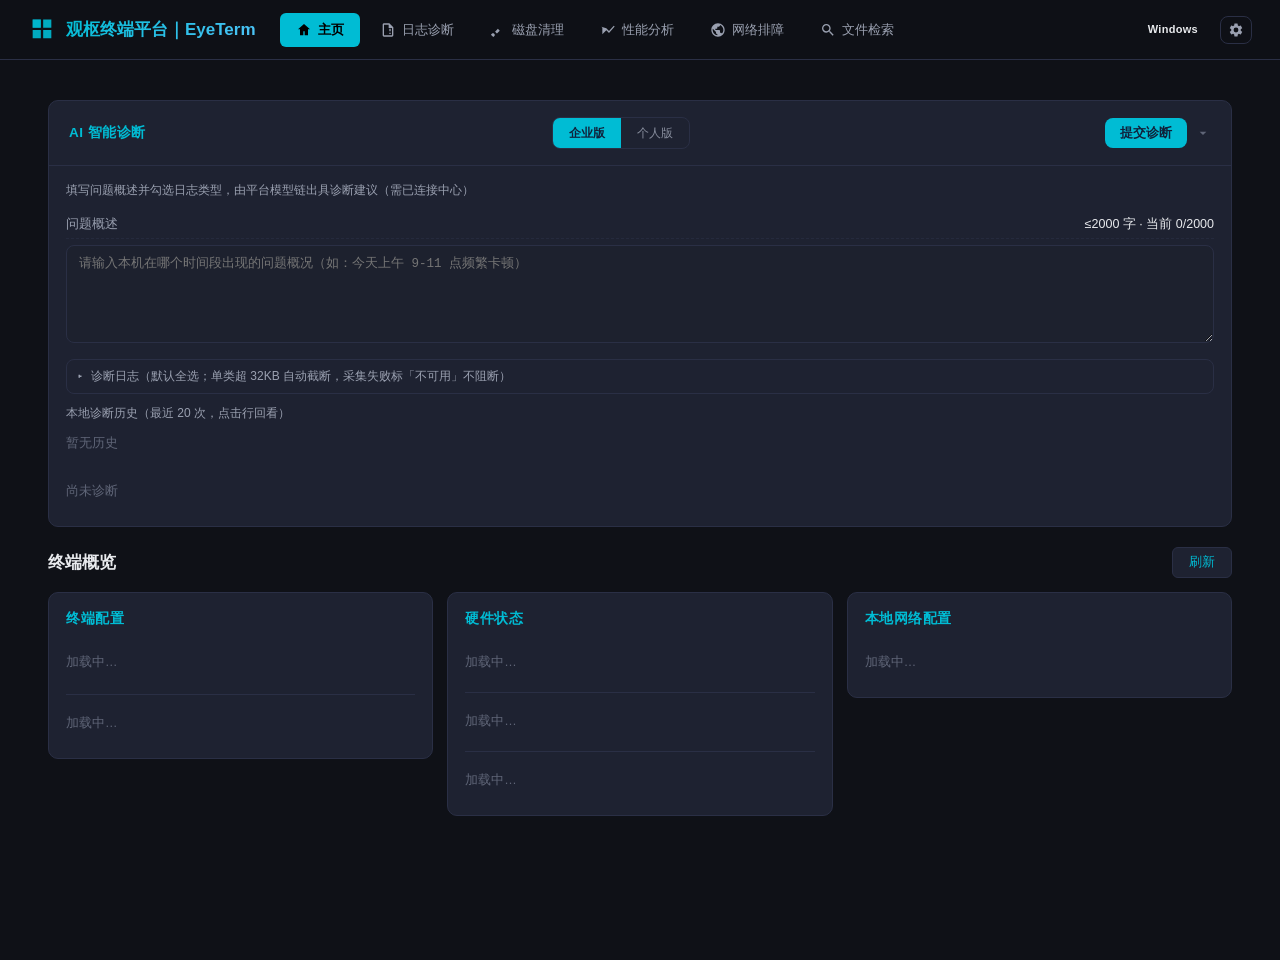
==== web/index.html @ 2bbf8811 "feat: 主应用同步 BRG-068 电源增强（desktop-policy 仓同源：回读校验+管控徽章）" ====
<!DOCTYPE html>
<html lang="zh-CN" data-theme="dark">
<head>
    <meta charset="UTF-8">
    <meta name="viewport" content="width=device-width, initial-scale=1.0">
    <title>观枢终端平台｜EyeTerm</title>
    <link rel="stylesheet" href="style.css">
    <script src="vendor/chart.umd.min.js"></script>
</head>
<body>
    <!-- 顶部导航 -->
    <nav class="navbar">
        <div class="nav-brand">
            <svg class="nav-logo" viewBox="0 0 24 24" width="28" height="28">
                <path d="M4 3h7v7H4V3zm9 0h7v7h-7V3zM4 12h7v7H4v-7zm9 0h7v7h-7v-7z" fill="currentColor" opacity="0.9"/>
                <path d="M4 3h7v7H4V3z" fill="currentColor" opacity="0.6"/>
            </svg>
            <span class="nav-title">观枢终端平台｜EyeTerm</span>
        </div>
        <div class="nav-tabs">
            <button class="nav-tab active" data-tab="home" onclick="switchTab('home')">
                <svg viewBox="0 0 24 24" width="16" height="16"><path d="M12 3l9 8h-3v9h-5v-6h-2v6H6v-9H3l9-8z" fill="currentColor"/></svg>
                主页
            </button>
            <button class="nav-tab" data-tab="loginspector" onclick="switchTab('loginspector')">
                <svg viewBox="0 0 24 24" width="16" height="16"><path d="M14 2H6c-1.1 0-2 .9-2 2v16c0 1.1.9 2 2 2h12c1.1 0 2-.9 2-2V8l-6-6zM6 20V4h7v5h5v11H6zm8-2h2v-2h-2v2zm0-4h2v-4h-2v4z" fill="currentColor"/></svg>
                日志诊断
            </button>
            <button class="nav-tab" data-tab="disk" onclick="switchTab('disk')">
                <svg viewBox="0 0 24 24" width="16" height="16"><path d="M19.36 2.72l1.42 1.42-7.53 7.58 1.41 1.42-4.24 4.24-2.83-2.83 4.24-4.24 1.42 1.41 7.53-7.58zM5.94 17.36l.71.71c.78.78.78 2.05 0 2.83l-1.76 1.76L1.34 19.11l1.77-1.76c.78-.78 2.05-.78 2.83 0z" fill="currentColor"/></svg>
                磁盘清理
            </button>
            <button class="nav-tab" data-tab="perf" onclick="switchTab('perf')">
                <svg viewBox="0 0 24 24" width="16" height="16"><path d="M3.5 18.49l6-6.01 4 4L22 6.92l-1.41-1.41-7.09 7.97-4-4L2 7.08l1.5 1.41z" fill="currentColor"/></svg>
                性能分析
            </button>
            <button class="nav-tab" data-tab="netdoctor" onclick="switchTab('netdoctor')">
                <svg viewBox="0 0 24 24" width="16" height="16"><path d="M12 2C6.48 2 2 6.48 2 12s4.48 10 10 10 10-4.48 10-10S17.52 2 12 2zm-1 17.93c-3.95-.49-7-3.85-7-7.93 0-.62.08-1.21.21-1.79L9 15v1c0 1.1.9 2 2 2v1.93zm6.9-2.54c-.26-.81-1-1.39-1.9-1.39h-1v-3c0-.55-.45-1-1-1H8v-2h2c.55 0 1-.45 1-1V7h2c1.1 0 2-.9 2-2v-.41c2.93 1.19 5 4.06 5 7.41 0 2.08-.8 3.97-2.1 5.39z" fill="currentColor"/></svg>
                网络排障
            </button>
            <button class="nav-tab" data-tab="filesearch" onclick="switchTab('filesearch')">
                <svg viewBox="0 0 24 24" width="16" height="16"><path d="M15.5 14h-.79l-.28-.27A6.471 6.471 0 0 0 16 9.5 6.5 6.5 0 1 0 9.5 16c1.61 0 3.09-.59 4.23-1.57l.27.28v.79l5 4.99L20.49 19l-4.99-5zm-6 0C7.01 14 5 11.99 5 9.5S7.01 5 9.5 5 14 7.01 14 9.5 11.99 14 9.5 14z" fill="currentColor"/></svg>
                文件检索
            </button>
            <button class="nav-tab" id="nav-desktoppolicy" data-tab="desktoppolicy" onclick="switchTab('desktoppolicy')" style="display:none;">
                <svg viewBox="0 0 24 24" width="16" height="16"><path d="M12 7a5 5 0 0 1 5 5h-2a3 3 0 0 0-3-3V7zm0-4a9 9 0 0 1 9 9h-2a7 7 0 0 0-7-7V3zm-1.5 11.5L7 11l-1.5 1.5 5 5L19 9l-1.5-1.5-7 7z" fill="currentColor" opacity=".9"/></svg>
                锁屏及壁纸管理
            </button>
        </div>
        <div class="nav-actions">
            <span class="mode-badge" id="modeBadge" title="终端类型：Windows（点击查看本机基础信息）" onclick="liShowSystemPanel()">Windows</span>
            <button class="settings-btn" id="appSettingsBtn" title="设置" onclick="openAppSettings()">
                <svg viewBox="0 0 24 24" width="16" height="16"><path d="M19.14 12.94c.04-.3.06-.61.06-.94 0-.32-.02-.64-.07-.94l2.03-1.58a.49.49 0 0 0 .12-.61l-1.92-3.32a.488.488 0 0 0-.59-.22l-2.39.96c-.5-.38-1.03-.7-1.62-.94l-.36-2.54a.484.484 0 0 0-.48-.41h-3.84c-.24 0-.43.17-.47.41l-.36 2.54c-.59.24-1.13.57-1.62.94l-2.39-.96c-.22-.08-.47 0-.59.22L2.74 8.87c-.12.21-.08.47.12.61l2.03 1.58c-.05.3-.09.63-.09.94s.02.64.07.94l-2.03 1.58a.49.49 0 0 0-.12.61l1.92 3.32c.12.22.37.29.59.22l2.39-.96c.5.38 1.03.7 1.62.94l.36 2.54c.05.24.24.41.48.41h3.84c.24 0 .44-.17.47-.41l.36-2.54c.59-.24 1.13-.56 1.62-.94l2.39.96c.22.08.47 0 .59-.22l1.92-3.32c.12-.22.07-.47-.12-.61l-2.01-1.58zM12 15.6A3.6 3.6 0 1 1 12 8.4a3.6 3.6 0 0 1 0 7.2z" fill="currentColor"/></svg>
            </button>
        </div>
    </nav>

    <!-- 页面内容 -->
    <main class="main-content">
        <!-- ==================== 主页 ==================== -->
        <div id="tab-home" class="tab-content active">
            <style>
                /* 主页模块特有样式（ADR-001：仅作用于本 section，不改 style.css） */
                .home-wrap { padding: 16px 20px; }
                .home-header { display: flex; align-items: center; justify-content: space-between; margin-bottom: 14px; }
                .home-title { font-size: 17px; font-weight: 600; color: var(--text-primary); }
                .home-refresh { background: var(--bg-card); color: var(--accent-cyan); border: 1px solid var(--border-color); border-radius: var(--radius-sm); padding: 6px 16px; cursor: pointer; font-size: 12.5px; }
                .home-refresh:hover { background: var(--bg-hover); }
                .home-refresh:disabled { opacity: .5; cursor: default; }
                .home-grid { display: grid; grid-template-columns: repeat(auto-fit, minmax(330px, 1fr)); gap: 14px; align-items: start; }
                .hm-card { background: var(--bg-card); border: 1px solid var(--border-color); border-radius: var(--radius); padding: 15px 17px; }
                .hm-card > h3 { margin: 0 0 12px; font-size: 13.5px; font-weight: 600; color: var(--accent-cyan); letter-spacing: .5px; }
                .hm-row { display: flex; justify-content: space-between; gap: 12px; padding: 4px 0; font-size: 12.5px; border-bottom: 1px dashed rgba(42,47,69,.6); }
                .hm-row:last-child { border-bottom: none; }
                .hm-row-label { color: var(--text-secondary); flex-shrink: 0; }
                .hm-row-value { color: var(--text-primary); text-align: right; word-break: break-all; }
                .hm-badge { display: inline-block; padding: 1px 8px; border-radius: 10px; font-size: 11px; margin-left: 6px; vertical-align: 1px; }
                .hm-ok { color: #66bb6a; background: rgba(102,187,106,.12); border: 1px solid rgba(102,187,106,.4); }
                .hm-warn { color: #ffb74d; background: rgba(255,183,77,.12); border: 1px solid rgba(255,183,77,.4); }
                .hm-err { color: #ef5350; background: rgba(239,83,80,.12); border: 1px solid rgba(239,83,80,.4); }
                .hm-info { color: #4fc3f7; background: rgba(79,195,247,.12); border: 1px solid rgba(79,195,247,.4); }
                .hm-muted { color: var(--text-muted); background: var(--bg-hover); border: 1px solid var(--border-color); }
                .hm-hint { color: var(--text-muted); font-size: 11px; font-style: normal; }
                .hm-empty { color: var(--text-muted); font-size: 12.5px; padding: 10px 0; }
                .hm-err-line { color: #ef9a9a; font-size: 11.5px; padding-top: 6px; word-break: break-all; }
                .hm-sub { color: var(--text-primary); font-size: 12.5px; margin-top: 8px; }
                .hm-sub:first-child { margin-top: 0; }
                .hm-kv { color: var(--text-secondary); font-size: 11.5px; margin: 2px 0 4px; }
                .hm-meter { margin-bottom: 12px; }
                .hm-meter:last-child { margin-bottom: 0; }
                .hm-meter-head { display: flex; justify-content: space-between; font-size: 12.5px; color: var(--text-secondary); margin-bottom: 4px; }
                .hm-meter-head b { color: var(--text-primary); font-weight: 600; }
                .hm-meter-head i { font-weight: 400; }
                .hm-bar { height: 7px; background: var(--bg-hover); border-radius: 4px; overflow: hidden; }
                .hm-bar-fill { height: 100%; border-radius: 4px; transition: width .4s ease; }
                .hm-vol { margin-bottom: 8px; }
                .hm-vol:last-child { margin-bottom: 0; }
                .hm-net-card { border: 1px solid var(--border-color); border-radius: var(--radius-sm); padding: 10px 12px; margin-bottom: 10px; background: var(--bg-secondary); }
                .hm-net-card:last-child { margin-bottom: 0; }
                .hm-net-down { opacity: .55; }
                .hm-net-head { display: flex; align-items: center; font-size: 13px; color: var(--text-primary); margin-bottom: 4px; }
                .hm-net-head b { margin-right: auto; }
                .hm-net-grid .hm-row { border-bottom: none; padding: 2px 0; }
            </style>
            <div class="home-wrap">
                <!-- AI 智能诊断（2026-09-10 自网络排障页移入主页：置于终端概览之上；
                     渲染逻辑全在 web/netdoctor.js，主页激活时由 initNetDoctorTab 刷新） -->
                <div class="section-card nd-ai-card" data-collapse>
                    <div class="card-header">
                        <h3>AI 智能诊断</h3>
                        <div class="disk-toolbar">
                            <span class="nd-segwrap" id="ndAiModeSeg">
                                <button type="button" class="nd-seg on" id="ndAiModeEnt" onclick="ndAiSetMode('enterprise')">企业版</button>
                                <button type="button" class="nd-seg" id="ndAiModePers" onclick="ndAiSetMode('personal')">个人版</button>
                            </span>
                            <button class="nd-btn primary" id="ndAiBtn" onclick="ndAiSubmit()">提交诊断</button>
                        </div>
                    </div>
                    <div class="card-body">
                        <div class="nd-gate" id="ndAiGate" style="display:none">未连接中心平台，功能不可用</div>
                        <div class="nd-summary" id="ndAiSummary">填写问题概述并勾选日志类型，由平台模型链出具诊断建议（需已连接中心）</div>
                        <div class="hm-row nd-ai-row"><span class="hm-row-label">问题概述</span>
                            <span class="hm-row-value">≤2000 字 · 当前 <span id="ndAiIssueCount">0</span>/2000</span></div>
                        <textarea id="ndAiIssue" class="nd-input nd-ai-issue" maxlength="2000" rows="4" style="width:100%"
                            placeholder="请输入本机在哪个时间段出现的问题概况（如：今天上午 9-11 点频繁卡顿）"
                            oninput="ndAiCountIssue()"></textarea>
                        <div class="nd-ai-logs-head" id="ndAiLogsHead" onclick="ndAiToggleLogs()">
                            <span id="ndAiLogsArrow">▸</span>
                            <span>诊断日志（默认全选；单类超 32KB 自动截断，采集失败标「不可用」不阻断）</span>
                            <span class="nd-hint" id="ndAiLogsAgg"></span>
                            <span style="margin-left:auto"></span>
                            <button class="nd-btn" id="ndAiRefreshBtn" style="display:none"
                                onclick="event.stopPropagation(); ndAiRefreshSources()">重新探测数据源</button>
                        </div>
                        <div id="ndAiLogsBody" style="display:none">
                            <table class="nd-table"><tr><th>选用</th><th>数据源</th><th>时间范围</th><th>状态</th></tr><tbody id="ndAiSourcesBody"></tbody></table>
                        </div>
                        <div class="nd-hint" style="margin-top:10px">本地诊断历史（最近 20 次，点击行回看）</div>
                        <div id="ndAiHistoryBody"><div class="nd-empty">暂无历史</div></div>
                        <div id="ndAiBody" style="margin-top:8px"><div class="nd-empty">尚未诊断</div></div>
                    </div>
                </div>

                <div class="home-header">
                    <div class="home-title">终端概览</div>
                    <button class="home-refresh" id="homeRefreshBtn" onclick="hmRefreshAll()">刷新</button>
                </div>
                <div class="home-grid">
                    <section class="hm-card">
                        <h3>终端配置</h3>
                        <div id="homeOsBody"><div class="hm-empty">加载中…</div></div>
                        <div style="margin-top:12px;padding-top:8px;border-top:1px solid var(--border-color)">
                            <div id="homeUplinkBody"><div class="hm-empty">加载中…</div></div>
                        </div>
                    </section>
                    <section class="hm-card">
                        <h3>硬件状态</h3>
                        <div id="homeLiveBody"><div class="hm-empty">加载中…</div></div>
                        <div id="homeTempsBody" style="margin-top:10px;padding-top:8px;border-top:1px solid var(--border-color)"><div class="hm-empty">加载中…</div></div>
                        <div id="homeHwStatic" style="margin-top:10px;padding-top:8px;border-top:1px solid var(--border-color)"><div class="hm-empty">加载中…</div></div>
                    </section>
                    <section class="hm-card">
                        <h3>本地网络配置</h3>
                        <div id="homeNetBody"><div class="hm-empty">加载中…</div></div>
                    </section>
                </div>
            </div>
        </div>

        <!-- ==================== 日志诊断 ==================== -->
        <div id="tab-loginspector" class="tab-content">
            <style>
                /* loginspector 模块特有样式（ADR-001：仅作用于本 section，不改 style.css） */
                .li-flow { display: flex; align-items: center; gap: 6px; flex-wrap: wrap; padding: 11px 18px; background: var(--bg-card); border: 1px solid var(--border-color); border-radius: var(--radius); margin-bottom: 14px; font-size: 12.5px; color: var(--text-secondary); }
                .li-step { padding: 3px 10px; border-radius: 12px; border: 1px solid var(--border-color); }
                .li-step.on { color: var(--accent-cyan); border-color: var(--accent-cyan); background: rgba(79,195,247,.1); }
                .li-arrow { color: var(--text-muted); }
                .li-cond-grid { display: grid; grid-template-columns: repeat(auto-fit, minmax(230px, 1fr)); gap: 12px; padding: 14px 18px; }
                .li-cond-item { display: flex; flex-direction: column; gap: 6px; }
                .li-cond-item > label { font-size: 12px; color: var(--text-secondary); }
                .li-checks { display: flex; gap: 10px; flex-wrap: wrap; font-size: 12.5px; }
                .li-checks label { display: flex; align-items: center; gap: 4px; cursor: pointer; }
                .li-type-denied { opacity: .45; }
                .li-denied { font-size: 11.5px; color: var(--color-warning); }
                .li-charts-row { display: grid; grid-template-columns: 1.6fr 1fr; gap: 12px; padding: 12px 18px 4px; }
                @media (max-width: 980px) { .li-charts-row { grid-template-columns: 1fr; } }
                .li-charts-row .chart-body { height: 210px; padding: 10px; }
                .li-chart-head { font-size: 12.5px; color: var(--text-secondary); margin-bottom: 6px; padding: 10px 10px 0; }
                .li-conclusion { display: flex; gap: 12px; align-items: flex-start; margin: 12px 18px; padding: 12px 14px; border: 1px solid var(--border-color); border-left: 3px solid; border-radius: var(--radius); background: var(--bg-secondary); }
                .li-concl-badge { display: inline-block; border: 1px solid; border-radius: 20px; padding: 3px 12px; font-size: 12.5px; white-space: nowrap; }
                /* 本机基础信息面板（modeBadge 点击弹出） */
                .li-sys-overlay { display: none; position: fixed; inset: 0; background: rgba(6,8,12,.72); z-index: 998; align-items: center; justify-content: center; }
                .li-sys-panel { width: min(720px, 92vw); max-height: 84vh; overflow: auto; background: var(--bg-card); border: 1px solid var(--border-color); border-radius: 12px; box-shadow: 0 12px 44px rgba(0,0,0,.55); }
                .li-sys-head { display: flex; align-items: center; justify-content: space-between; padding: 14px 18px; border-bottom: 1px solid var(--border-color); position: sticky; top: 0; background: var(--bg-card); z-index: 1; }
                .li-sys-body { padding: 8px 18px 18px; }
                .li-sys-body h4 { font-size: 13.5px; margin: 16px 0 8px; color: var(--accent-cyan); border-bottom: 1px dashed var(--border-color); padding-bottom: 5px; }
                .li-sys-row { display: flex; gap: 14px; padding: 4px 0; font-size: 13px; }
                .li-sys-k { color: var(--text-secondary); min-width: 110px; flex: none; }
                .li-sys-v { color: var(--text-primary); word-break: break-all; }
                .li-sys-table { margin: 6px 0 4px; }
                .li-sys-none { font-size: 12px; color: var(--text-muted); padding: 4px 0; }
                .li-sys-gpu-tag { display: inline-block; border: 1px solid var(--accent-cyan); color: var(--accent-cyan); border-radius: 4px; padding: 0 6px; font-size: 11px; }
                .li-desc { white-space: pre-wrap; word-break: break-all; user-select: text; -webkit-user-select: text; }
                .li-desc-clamp { display: -webkit-box; -webkit-box-orient: vertical; -webkit-line-clamp: 2; overflow: hidden; }
                .li-desc-toggle { color: var(--accent-cyan); font-size: 12px; cursor: pointer; user-select: none; -webkit-user-select: none; margin-left: 6px; }
            </style>
            <div class="page-header">
                <h2>日志诊断</h2>
                <p class="page-subtitle">检索 → 下载 → 智能分析 → 知识库建议 · 观枢终端平台｜EyeTerm</p>
                <button class="btn btn-ghost" onclick="toggleAllCards(this)">📁 收纳全部</button>
            </div>

            <div class="li-flow" id="liFlow">
                <span class="li-step on">① 选择条件</span><span class="li-arrow">→</span>
                <span class="li-step">② 检索</span><span class="li-arrow">→</span>
                <span class="li-step">③ 下载原始日志</span><span class="li-arrow">→</span>
                <span class="li-step">④ 智能分析</span><span class="li-arrow">→</span>
                <span class="li-step">⑤ 知识库建议</span>
            </div>

            <!-- ① 条件区 -->
            <div class="section-card" data-collapse>
                <div class="card-header">
                    <h3>① 检索条件</h3>
                    <span class="card-badge" id="liCondBadge">默认：系统日志 · 近3天</span>
                    <div class="disk-toolbar">
                        <button class="btn btn-primary" id="liSearchBtn" onclick="liSearch(1)">🔍 检索</button>
                    </div>
                </div>
                <div class="li-cond-grid">
                    <div class="li-cond-item">
                        <label>日志类别（多选）</label>
                        <div class="li-checks" id="liTypeChecks">
                            <label><input type="checkbox" class="li-type" value="System" checked> 系统日志</label>
                            <label><input type="checkbox" class="li-type" value="Application" checked> 应用程序日志</label>
                            <label><input type="checkbox" class="li-type" value="Security"> 安全日志</label>
                            <label><input type="checkbox" class="li-type" value="Setup"> 安装程序</label>
                        </div>
                        <span class="li-denied" id="liDeniedTip" style="display:none"></span>
                    </div>
                    <div class="li-cond-item">
                        <label>时间范围</label>
                        <select id="liTimeRange" class="filter-select" onchange="liOnTimeRangeChange()">
                            <option value="1">近 1 小时</option>
                            <option value="24">近 24 小时</option>
                            <option value="72" selected>近 3 天（默认）</option>
                            <option value="168">近 7 天</option>
                            <option value="custom">自定义起止…</option>
                        </select>
                        <div id="liCustomRange" style="display:none;gap:6px;align-items:center">
                            <input type="datetime-local" id="liStart" class="ad-input">
                            <span style="font-size:12px;color:var(--text-secondary)">至</span>
                            <input type="datetime-local" id="liEnd" class="ad-input">
                        </div>
                    </div>
                    <div class="li-cond-item">
                        <label>级别（多选，空=全部）</label>
                        <div class="li-checks">
                            <label><input type="checkbox" class="li-level" value="critical"> 关键</label>
                            <label><input type="checkbox" class="li-level" value="error"> 错误</label>
                            <label><input type="checkbox" class="li-level" value="warning"> 警告</label>
                            <label><input type="checkbox" class="li-level" value="info"> 信息</label>
                        </div>
                    </div>
                    <div class="li-cond-item">
                        <label>来源</label>
                        <select id="liSource" class="filter-select"><option value="">全部来源</option></select>
                    </div>
                    <div class="li-cond-item">
                        <label>关键字（描述模糊匹配）</label>
                        <input type="text" id="liKeyword" class="ad-input" placeholder="如 disk / timeout / 服务">
                    </div>
                    <div class="li-cond-item">
                        <label>事件ID</label>
                        <input type="text" id="liEventId" class="ad-input" placeholder="如 41 / 1000">
                    </div>
                    <div class="li-cond-item">
                        <label>每页</label>
                        <select id="liPerPage" class="filter-select">
                            <option value="25">25 条</option>
                            <option value="50" selected>50 条</option>
                            <option value="100">100 条</option>
                        </select>
                    </div>
                </div>
                <div class="disk-note" id="liNote">默认条件 = 系统日志 · 近3天全量（与下载默认一致）。安全日志需管理员权限，无权限时自动置灰。</div>
            </div>

            <!-- ② 检索结果 -->
            <div class="section-card" data-collapse>
                <div class="card-header">
                    <h3>② 检索结果</h3>
                    <span class="card-badge" id="liTotalBadge">共 -- 条</span>
                </div>
                <div class="stats-grid" id="liStats">
                    <div class="stat-card stat-total"><div class="stat-value">--</div><div class="stat-label">事件总数</div></div>
                    <div class="stat-card stat-critical"><div class="stat-value">--</div><div class="stat-label">关键事件</div></div>
                    <div class="stat-card stat-error"><div class="stat-value">--</div><div class="stat-label">错误事件</div></div>
                    <div class="stat-card stat-warning"><div class="stat-value">--</div><div class="stat-label">警告事件</div></div>
                    <div class="stat-card stat-info"><div class="stat-value">--</div><div class="stat-label">信息事件</div></div>
                </div>
                <div class="li-charts-row">
                    <div class="chart-card">
                        <div class="li-chart-head">事件时间分布</div>
                        <div class="chart-body"><canvas id="liTimeChart"></canvas></div>
                    </div>
                    <div class="chart-card">
                        <div class="li-chart-head">事件来源 TOP10</div>
                        <div class="chart-body"><canvas id="liSourceChart"></canvas></div>
                    </div>
                </div>
                <div class="table-wrapper">
                    <table class="event-table">
                        <thead><tr><th>时间</th><th>ID</th><th>来源</th><th>级别</th><th>描述</th></tr></thead>
                        <tbody id="liBody"><tr><td colspan="5" class="empty-state">输入条件后点击「检索」</td></tr></tbody>
                    </table>
                </div>
                <div class="pagination-bar">
                    <button class="page-btn" onclick="liChangePage(-1)">上一页</button>
                    <span id="liPageNums"></span>
                    <button class="page-btn" onclick="liChangePage(1)">下一页</button>
                </div>
                <span class="pagination-info" id="liPageInfo"></span>
            </div>

            <!-- ③ 下载原始日志 -->
            <div class="section-card" data-collapse>
                <div class="card-header">
                    <h3>③ 下载原始日志（txt）</h3>
                    <div class="disk-toolbar">
                        <button class="btn btn-primary" id="liExportBtn" onclick="liStartExport()">⬇ 按当前条件导出 txt</button>
                        <button class="btn btn-ghost" id="liExportCancelBtn" style="display:none" onclick="liCancelExport()">✖ 取消</button>
                    </div>
                </div>
                <div class="disk-note">按上方条件导出原始事件为 txt（utf-8 BOM，记事本可直接打开）；默认条件即近3天全量系统日志。大日志量采用后台任务流式写出，可取消。</div>
                <div class="disk-progress-wrap" id="liExportProgress" style="display:none">
                    <div class="progress-bar"><div class="progress-fill" id="liExportBar"></div></div>
                    <span class="progress-text" id="liExportText"></span>
                </div>
                <div class="disk-note" id="liExportResult" style="display:none"></div>
            </div>

            <!-- ④ 智能分析 -->
            <div class="section-card" data-collapse>
                <div class="card-header">
                    <h3>④ 智能分析</h3>
                    <span class="card-badge" id="liAnalysisBadge">未分析</span>
                    <div class="disk-toolbar">
                        <button class="btn btn-primary" id="liAnalysisBtn" onclick="liRunAnalysis()">🧠 对当前条件分析</button>
                        <button class="btn btn-ghost" id="liReportBtn" onclick="liExportReport()" style="display:none">📄 导出 HTML 报告</button>
                    </div>
                </div>
                <div id="liConclusion" style="display:none"></div>
                <div id="liPatterns"><div class="empty-state-full">尚未分析，点击「对当前条件分析」</div></div>
                <div id="liKnownBlock" style="display:none">
                    <div class="card-header sub-header">
                        <h3>已知问题事件</h3>
                        <span class="card-badge" id="liKnownBadge">共 0 条</span>
                    </div>
                    <div class="table-wrapper">
                        <table class="event-table">
                            <thead><tr><th>时间</th><th>事件ID</th><th>事件名称</th><th>来源</th><th>级别</th><th>描述</th></tr></thead>
                            <tbody id="liKnownBody"><tr><td colspan="6" class="empty-state">暂无数据</td></tr></tbody>
                        </table>
                    </div>
                </div>
            </div>

            <!-- ⑤ 知识库建议 -->
            <div class="section-card" data-collapse>
                <div class="card-header">
                    <h3>⑤ 知识库建议</h3>
                    <div class="disk-toolbar">
                        <input type="text" id="liKbQuery" class="ad-input" placeholder="检索故障模式 / 事件ID / 关键字" onkeydown="if(event.key==='Enter')liFilterKnowledge()">
                        <button class="btn btn-ghost" onclick="liFilterKnowledge()">🔍 检索知识库</button>
                    </div>
                </div>
                <div class="disk-note">智能分析出的故障模式会自动列出处理建议；也可自由检索内置故障知识库。</div>
                <div class="knowledge-grid" id="liKnowledgeGrid"><div class="empty-state-full">暂无内容，可先执行智能分析或自由检索</div></div>
            </div>
        </div>

        <!-- ==================== 磁盘清理 ==================== -->
        <div id="tab-disk" class="tab-content">
            <div class="page-header">
                <h2>磁盘清理（C盘）</h2>
                <p class="page-subtitle">垃圾清理 · 安装包清理 · C盘应用数据迁移 · 容量定位分析 · 数据安全优先</p>
                <button class="btn btn-ghost" onclick="toggleAllCards(this)">📁 收纳全部</button>
            </div>

            <!-- 磁盘概览 -->
            <div class="section-card disk-overview" data-collapse>
                <div class="card-header">
                    <h3>C盘容量概览</h3>
                    <span class="card-badge" id="diskUsedPercent">--%</span>
                </div>
                <div class="disk-overview-body">
                    <div class="disk-usage-bar"><div class="disk-usage-fill" id="diskUsageFill"></div></div>
                    <div class="disk-stats">
                        <div class="disk-stat"><span class="disk-stat-value" id="diskTotal">--</span><span class="disk-stat-label">总容量</span></div>
                        <div class="disk-stat"><span class="disk-stat-value warn" id="diskUsed">--</span><span class="disk-stat-label">已使用</span></div>
                        <div class="disk-stat"><span class="disk-stat-value ok" id="diskFree">--</span><span class="disk-stat-label">可用空间</span></div>
                        <div class="disk-stat"><span class="disk-stat-value accent" id="diskCleanable">--</span><span class="disk-stat-label">预估可清理(垃圾)</span></div>
                    </div>
                </div>
            </div>

            <!-- 安全垃圾清理 -->
            <div class="section-card" data-collapse>
                <div class="card-header">
                    <h3>垃圾文件分析（已默认勾选推荐清理项）</h3>
                    <div class="disk-toolbar">
                        <button class="btn btn-ghost" id="junkScanBtn" onclick="startJunkScan()">重新扫描</button>
                        <button class="btn btn-primary" id="junkCleanSelBtn" onclick="cleanSelected()" disabled>🧹 清理勾选项</button>
                    </div>
                </div>
                <div class="disk-progress-wrap" id="junkProgressWrap" style="display:none">
                    <div class="progress-bar"><div class="progress-fill" id="junkProgressBar"></div></div>
                    <span class="progress-text" id="junkProgressText"></span>
                </div>
                <div class="junk-grid" id="junkGrid">
                    <div class="empty-state-full" style="grid-column:1/-1">点击「重新扫描」开始分析…</div>
                </div>
                <div class="disk-note" id="junkNote">
                    安全级(绿)项支持直接清理；谨慎级(黄)项默认不勾选，请确认后再选。被占用/无权限的文件会自动跳过并计入统计。
                </div>
            </div>

            <!-- 安装包清理 -->
            <div class="section-card collapsed" data-collapse>
                <div class="card-header">
                    <h3>安装包清理（下载 / 桌面）</h3>
                    <div class="disk-toolbar">
                        <select id="insScope" class="filter-select" onchange="onInsScopeChange()">
                            <option value="both" selected>下载+桌面+浏览器下载目录</option>
                            <option value="alldisks">全部固定磁盘（较慢）</option>
                            <option value="downloads">仅下载</option>
                            <option value="desktop">仅桌面</option>
                            <option value="custom">自定义目录…</option>
                        </select>
                        <input type="text" id="insCustomDir" class="ad-input" style="display:none;width:200px" placeholder="自定义目录，如 D:\Downloads">
                        <button class="btn btn-ghost" id="insScanBtn" onclick="scanInstallers()">重新扫描</button>
                        <button class="btn btn-primary" id="insCleanBtn" onclick="cleanInstallers()" disabled>🗑 清理勾选安装包</button>
                    </div>
                </div>
                <div class="disk-progress-wrap" id="insProgressWrap" style="display:none">
                    <div class="progress-bar"><div class="progress-fill" id="insProgressBar"></div></div>
                    <span class="progress-text" id="insProgressText"></span>
                </div>
                <div class="ad-migrate-hint" id="insSummary">
                    扫描下载与桌面目录中的 .exe / .msi / .msix / .appx 安装包，<b>明确的安装包已默认勾选</b>，其余待人工确认。
                </div>
                <div class="table-wrapper">
                    <table class="event-table">
                        <thead>
                            <tr><th style="text-align:center"><input type="checkbox" id="insMasterCheck" onchange="toggleAllInstallers(this)" title="全选 / 取消全选"></th><th>文件名</th><th>大小</th><th>格式</th><th>位置</th><th>修改日期</th><th>置信</th><th>操作</th></tr>
                        </thead>
                        <tbody id="insBody">
                            <tr><td colspan="8" class="empty-state">进入本页时已自动扫描</td></tr>
                        </tbody>
                    </table>
                </div>
                <div class="disk-note">
                    自动勾选规则：MSI/MSIX/AppX 安装格式 · EXE 命名含 setup/install/安装 · 含版本号(如 V3.7.5) · 含架构标记(win64/x64/64-bit)。
                    默认覆盖<b>下载、桌面及各浏览器下载目录</b>（自动解析 Edge/Chrome/Firefox/360/QQ 等配置，含其他数据盘）；工具类程序自动排除；悬停「置信」列查看判定依据。
                </div>
            </div>

            <!-- C盘应用数据迁移 -->
            <div class="section-card collapsed" data-collapse>
                <div class="card-header">
                    <h3>C盘应用数据迁移</h3>
                    <div class="disk-toolbar">
                        <button class="btn btn-primary" id="adScanBtn" onclick="startAppdataScan()">开始盘点</button>
                        <span class="progress-text" id="adSummaryText"></span>
                    </div>
                </div>
                <div class="disk-warn-banner" style="margin-top:0">
                    ⚠️ 本区域文件多为<b>个人与工作数据</b>：默认只做盘点展示与建议；「迁移」把数据整体搬到数据盘（不删除）；「删除」需逐项显式确认，且仅限应用数据目录内。微信数据库与日志目录已自动排除、绝不触碰。
                </div>
                <div class="disk-progress-wrap" id="adProgressWrap" style="display:none">
                    <div class="progress-bar"><div class="progress-fill" id="adProgressBar"></div></div>
                    <span class="progress-text" id="adProgressText"></span>
                </div>
                <div class="junk-grid" id="adZoneGrid">
                    <div class="empty-state-full" style="grid-column:1/-1">点击「开始盘点」分析各应用数据占用…</div>
                </div>

                <!-- 区域详情 -->
                <div id="adDetail" style="display:none">
                    <div class="section-card" data-collapse>
                        <div class="card-header">
                            <h3 id="adZoneTitle">区域详情</h3>
                            <span class="card-badge" id="adZoneBadge"></span>
                        </div>
                        <div class="disk-warn-banner ad-advice" id="adZoneAdvice" style="margin:12px 20px 0;background:rgba(79,195,247,.08);border-color:rgba(79,195,247,.25);color:#81d4fa"></div>
                        <div class="table-wrapper">
                            <table class="event-table">
                                <thead>
                                    <tr><th>分类</th><th>大小</th><th>文件数</th><th>风险</th><th>路径</th><th>可靠建议</th><th>操作</th></tr>
                                </thead>
                                <tbody id="adCatBody"></tbody>
                            </table>
                        </div>
                    </div>

                    <div class="section-card" data-collapse>
                        <div class="card-header">
                            <h3>大文件 TOP25</h3>
                            <div class="disk-toolbar">
                                <label style="font-size:12px;color:var(--text-secondary)">迁移目标盘</label>
                                <select id="adDriveSelect" class="filter-select"><option value="">请先盘点数据盘</option></select>
                                <input type="text" id="adTargetName" class="ad-input" placeholder="目标文件夹名" value="AppDataMigrate">
                                <button class="btn btn-primary" id="adMigrateBtn" onclick="adMigrateSelected()" disabled>迁移选中分类</button>
                            </div>
                        </div>
                        <div class="ad-migrate-hint" id="adMigrateHint">在上方分类表勾选要迁移的分类（建议: 聊天文件/接收的文件/会议录像），再点击「迁移选中分类」。</div>
                        <div class="table-wrapper">
                            <table class="event-table">
                                <thead>
                                    <tr><th>层级</th><th>大小</th><th>修改日期</th><th>文件名</th><th>路径</th><th>操作</th></tr>
                                </thead>
                                <tbody id="adTopBody"></tbody>
                            </table>
                        </div>
                    </div>
                </div>
            </div>

            <!-- 容量定位分析（目录树） -->
            <div class="section-card collapsed" data-collapse>
                <div class="card-header">
                    <h3>容量定位分析（目录树）</h3>
                    <div class="disk-toolbar">
                        <select id="largeScope" class="filter-select" onchange="onTreeScopeChange()"></select>
                        <input type="text" id="largeCustomDir" class="ad-input" style="display:none;width:210px" placeholder="自定义目录，如 D:\logs">
                        <select id="largeSort" class="filter-select" onchange="renderTreeChildren()">
                            <option value="size">按容量排序</option>
                            <option value="files">按文件数排序</option>
                        </select>
                        <select id="largeMinMb" class="filter-select" title="仅影响大文件TOP25阈值">
                            <option value="50">大文件≥50MB</option>
                            <option value="100" selected>大文件≥100MB</option>
                            <option value="200">大文件≥200MB</option>
                            <option value="500">大文件≥500MB</option>
                        </select>
                        <button class="btn btn-primary" id="largeScanBtn" onclick="startLargeScan()">开始扫描</button>
                        <button class="btn btn-ghost" id="largeCancelBtn" onclick="cancelLargeScan()" style="display:none">取消</button>
                    </div>
                </div>
                <div class="disk-warn-banner">
                    💡 支持全部本地磁盘与自定义目录，树状逐级定位容量。目录名可点击逐层下钻；<b>「海量小文件」</b>目录（应用日志/缓存类）文件数极多、单体极小，清理效率反而最高——定位到文件夹容量即可按需清理。
                </div>

                <!-- 智能推荐：建议清理 TOP10（扫描完成后优先展示） -->
                <div id="recCard" style="display:none">
                    <div class="card-header" style="border-top:none">
                        <h3>🎯 智能推荐 · 建议清理 TOP10 文件夹</h3>
                        <span class="card-badge" id="recBadge"></span>
                    </div>
                    <div class="table-wrapper">
                        <table class="event-table">
                            <thead>
                                <tr><th>#</th><th>目录（点击下钻）</th><th>容量</th><th>文件数</th><th>类别</th><th>可清理度</th><th>推荐理由</th><th>建议</th><th>操作</th></tr>
                            </thead>
                            <tbody id="recBody"></tbody>
                        </table>
                    </div>
                    <div class="disk-note" id="recNote"></div>
                </div>

                <div class="disk-progress-wrap" id="largeProgressWrap" style="display:none">
                    <div class="progress-bar"><div class="progress-fill indeterminate" id="largeProgressBar"></div></div>
                    <span class="progress-text" id="largeProgressText"></span>
                </div>
                <div class="tree-summary" id="treeSummary" style="display:none"></div>
                <div class="tree-breadcrumb" id="treeBreadcrumb" style="display:none"></div>
                <div class="table-wrapper">
                    <table class="event-table">
                        <thead>
                            <tr><th>目录（点击下钻）</th><th>容量</th><th>文件数</th><th>子目录</th><th>文件均值</th><th>标记</th><th>操作</th></tr>
                        </thead>
                        <tbody id="treeBody">
                            <tr><td colspan="7" class="empty-state">选择磁盘或自定义目录后开始扫描</td></tr>
                        </tbody>
                    </table>
                </div>
                <div class="disk-note" id="treeNote"></div>
                <div class="card-header sub-header" style="border-top:1px solid var(--border-color)">
                    <h3>该范围内大文件 TOP25</h3>
                </div>
                <div class="table-wrapper">
                    <table class="event-table">
                        <thead>
                            <tr><th>大小</th><th>类型</th><th>修改时间</th><th>所在位置</th><th>分析建议</th><th>路径</th><th>操作</th></tr>
                        </thead>
                        <tbody id="largeFilesBody">
                            <tr><td colspan="7" class="empty-state">随目录树扫描一并生成</td></tr>
                        </tbody>
                    </table>
                </div>
                <div class="disk-note" id="largeNote"></div>
            </div>

            <!-- C盘文件夹容量分析仪表盘 -->
            <div class="section-card" data-collapse>
                <div class="card-header">
                    <h3>C盘文件夹容量分析仪表盘</h3>
                    <div class="disk-toolbar">
                        <span class="progress-text" id="tmPathText"></span>
                        <button class="btn btn-mini btn-ghost" id="tmUpBtn" onclick="treemapUp()" style="display:none">⬆ 上一级</button>
                        <button class="btn btn-primary btn-mini" id="tmStartBtn" onclick="startTreeForTreemap()">生成仪表盘</button>
                    </div>
                </div>
                <div class="treemap-wrap">
                    <div id="treemap" class="treemap">
                        <div class="empty-state-full" id="tmPlaceholder">点击「生成仪表盘」，以色块图形式可视化展示 C盘 主要文件夹占用（点击色块可下钻）</div>
                    </div>
                </div>
                <div class="disk-note" id="tmNote">色块面积与背景色深浅均与占用容量成正比：深色=占用大，浅色=占用小。灰色块=权限受限/系统保护数据（系统还原点等，无法细览）；金色块=根目录系统文件（页面文件等，勿动）。各色块与「已用容量」守恒。基于「容量定位分析」扫描结果自动生成，点击蓝色系色块可下钻。</div>
            </div>
        </div>

        <!-- ==================== 性能分析 ==================== -->
        <div id="tab-perf" class="tab-content">
            <style>
                /* perf 模块特有样式（同步契约 ADR-001：仅作用于本 section，不改 style.css） */
                .perf-live-grid { display: grid; grid-template-columns: repeat(auto-fit, minmax(140px, 1fr)); gap: 10px; padding: 14px 18px 6px; }
                .perf-live-item { background: rgba(255,255,255,.03); border: 1px solid var(--border-color, #262b3a); border-radius: 10px; padding: 12px 14px; display: flex; flex-direction: column; gap: 4px; }
                .perf-live-value { font-size: 21px; font-weight: 700; color: var(--accent-cyan, #4fc3f7); font-variant-numeric: tabular-nums; }
                .perf-live-label { font-size: 12px; color: var(--text-secondary, #8a93a5); }
                .perf-charts-row { display: grid; grid-template-columns: 1fr 1fr; gap: 12px; padding: 12px 18px 4px; }
                @media (max-width: 980px) { .perf-charts-row { grid-template-columns: 1fr; } }
                .perf-chart-box { height: 220px; background: rgba(255,255,255,.02); border: 1px solid var(--border-color, #262b3a); border-radius: 10px; padding: 8px; }
                .perf-rec-status { display: flex; flex-wrap: wrap; gap: 8px 22px; padding: 12px 18px; font-size: 13px; color: var(--text-secondary, #8a93a5); }
                .perf-rec-status b { color: var(--text-primary, #e8ebf2); font-variant-numeric: tabular-nums; }
                .perf-report { padding: 14px 18px 18px; }
                .perf-report-head { display: flex; align-items: baseline; gap: 14px; flex-wrap: wrap; margin-bottom: 10px; }
                .perf-report-title { font-size: 15px; font-weight: 700; }
                .perf-report-level { font-size: 12.5px; border: 1px solid; border-radius: 20px; padding: 2px 10px; }
                .perf-report-meta { font-size: 12px; color: var(--text-secondary, #8a93a5); }
                .perf-report-item { background: rgba(255,255,255,.03); border: 1px solid var(--border-color, #262b3a); border-left: 3px solid var(--accent-cyan, #4fc3f7); border-radius: 8px; padding: 10px 12px; margin-bottom: 8px; font-size: 13px; line-height: 1.6; }
                .perf-report-suggestion { color: var(--text-secondary, #8a93a5); font-size: 12.5px; margin-top: 2px; }
                .perf-sev { font-size: 11.5px; border: 1px solid; border-radius: 4px; padding: 0 5px; margin-right: 4px; }
                .perf-sat-row { display: grid; grid-template-columns: repeat(auto-fit, minmax(220px, 1fr)); gap: 10px; margin-top: 12px; }
                .perf-sat-item { display: flex; gap: 10px; align-items: flex-start; background: rgba(255,255,255,.02); border: 1px solid var(--border-color, #262b3a); border-radius: 10px; padding: 10px 12px; font-size: 13px; }
                .perf-sat-rank { font-weight: 800; color: var(--accent-cyan, #4fc3f7); font-size: 15px; }
                .perf-sat-detail { color: var(--text-secondary, #8a93a5); font-size: 12px; margin-top: 3px; }
                .hw-grid { display: grid; grid-template-columns: repeat(auto-fit, minmax(300px, 1fr)); gap: 10px; padding: 14px 18px; }
                .hw-group { background: rgba(255,255,255,.02); border: 1px solid var(--border-color, #262b3a); border-radius: 10px; padding: 12px 14px; margin-bottom: 10px; }
                .hw-grid .hw-group { margin-bottom: 0; }
                .hw-title { font-size: 13.5px; font-weight: 700; margin-bottom: 8px; }
                .hw-body { display: flex; flex-direction: column; gap: 4px; }
                .hw-name { font-size: 13.5px; }
                .hw-meta { font-size: 12.5px; color: var(--text-secondary, #8a93a5); line-height: 1.6; }
                .hw-badge { display: inline-block; font-size: 11px; border: 1px solid var(--accent-cyan, #4fc3f7); color: var(--accent-cyan, #4fc3f7); border-radius: 4px; padding: 0 6px; margin-left: 6px; }
                .hw-badge-sys { border-color: var(--warn, #ffb74d); color: var(--warn, #ffb74d); }
                .perf-progress-row { display: flex; gap: 16px; align-items: center; flex-wrap: wrap; padding: 10px 18px; font-size: 13px; color: var(--text-secondary, #8a93a5); }
                .perf-progress-row b { color: var(--text-primary, #e8ebf2); }
                .perf-gpu-wrap { padding: 0 18px 12px; display: none; }
                .perf-gpu-wrap canvas { border: 1px solid var(--border-color, #262b3a); border-radius: 8px; }
            </style>
            <div class="page-header">
                <h2>性能分析</h2>
                <p class="page-subtitle">实时指标 · 长时间记录 · 瓶颈分析与硬件优化评估</p>
                <button class="btn btn-ghost" onclick="toggleAllCards(this)">📁 收纳全部</button>
            </div>

            <!-- 性能检测（压测）——首行 -->
            <div class="section-card" data-collapse>
                <div class="card-header">
                    <h3>性能检测（压测）</h3>
                    <span class="card-badge" id="perfStressBadge">未运行</span>
                    <div class="disk-toolbar">
                        <button class="btn btn-primary" data-stress-mode="full" onclick="startPerfStress('full')">🚀 全面检测（约58秒）</button>
                        <button class="btn" data-stress-mode="disk" onclick="startPerfStress('disk')">💾 磁盘读写上限</button>
                        <button class="btn" data-stress-mode="cpu" onclick="startPerfStress('cpu')">🧠 CPU稳定性</button>
                        <button class="btn" data-stress-mode="mem" onclick="startPerfStress('mem')">🧊 内存稳定性</button>
                        <button class="btn" data-stress-mode="gpu" onclick="startPerfStress('gpu')">🎮 GPU稳定性</button>
                        <button class="btn btn-ghost" id="perfStressCancelBtn" style="display:none" onclick="cancelPerfStress()">✖ 取消压测</button>
                    </div>
                </div>
                <div class="disk-note">全面检测依次执行：磁盘读写上限(25s) → CPU稳定性(15s) → 内存稳定性(10s) → GPU稳定性(8s，无独显自动跳过)，总时长 ≤60s。<b>压测期间系统会短暂满载，请提前保存工作</b>；可随时取消，磁盘测试临时文件自动清理。</div>
                <div id="perfStressProgress" style="display:none">
                    <div class="perf-progress-row">
                        <span><b id="perfStressStageText">准备中…</b></span>
                        <span id="perfStressRemaining"></span>
                        <span id="perfStressLive"></span>
                        <span id="perfStressLatency"></span>
                    </div>
                    <div style="padding:0 18px 4px"><div class="progress-bar"><div class="progress-fill" id="perfStressBar" style="width:0%"></div></div></div>
                    <div class="perf-gpu-wrap" id="perfGpuStressWrap"><canvas id="perfGpuStressCanvas" width="120" height="90"></canvas><span style="font-size:12px;color:var(--text-secondary,#8a93a5);margin-left:8px">GPU WebGL 满载负载运行中</span></div>
                </div>
                <div id="perfStressResultBox" style="display:none"></div>
            </div>

            <!-- 硬件配置 -->
            <div class="section-card" data-collapse>
                <div class="card-header">
                    <h3>硬件配置</h3>
                    <span class="card-badge">静态信息</span>
                </div>
                <div class="hw-grid" id="perfHwInfoBox" style="display:none"></div>
                <div class="disk-note" id="perfHwInfoPlaceholder">正在读取硬件规格…</div>
            </div>

            <!-- 实时指标 -->
            <div class="section-card" data-collapse>
                <div class="card-header">
                    <h3>实时指标</h3>
                    <span class="card-badge" id="perfBadge">1s 刷新 · 60s 窗口</span>
                </div>
                <div class="perf-live-grid">
                    <div class="perf-live-item"><span class="perf-live-value" id="perfCpuVal">--</span><span class="perf-live-label">CPU 占用</span></div>
                    <div class="perf-live-item"><span class="perf-live-value" id="perfFreqVal">--</span><span class="perf-live-label">CPU 频率</span></div>
                    <div class="perf-live-item"><span class="perf-live-value" id="perfMemVal">--</span><span class="perf-live-label">内存占用</span></div>
                    <div class="perf-live-item"><span class="perf-live-value" id="perfMemAvailVal">--</span><span class="perf-live-label">可用内存</span></div>
                    <div class="perf-live-item"><span class="perf-live-value" id="perfSwapVal">--</span><span class="perf-live-label">虚拟内存</span></div>
                    <div class="perf-live-item"><span class="perf-live-value" id="perfDiskVal">--</span><span class="perf-live-label">磁盘最高活跃</span></div>
                    <div class="perf-live-item"><span class="perf-live-value" id="perfIoVal">--</span><span class="perf-live-label">磁盘读写合计</span></div>
                    <div class="perf-live-item"><span class="perf-live-value" id="perfIopsVal">--</span><span class="perf-live-label">IOPS 合计</span></div>
                    <div class="perf-live-item"><span class="perf-live-value" id="perfCoresVal">--</span><span class="perf-live-label">逻辑核心</span></div>
                    <div class="perf-live-item"><span class="perf-live-value" id="perfGpuTempVal" style="font-size:15px">--</span><span class="perf-live-label">GPU 温度</span></div>
                    <div class="perf-live-item"><span class="perf-live-value" id="perfCpuTempVal" style="font-size:15px">--</span><span class="perf-live-label">CPU 温度</span><span id="perfCpuTempExtra" style="display:none"></span></div>
                </div>
                <div class="perf-charts-row">
                    <div class="perf-chart-box"><canvas id="perfChartCpuMem"></canvas></div>
                    <div class="perf-chart-box"><canvas id="perfChartDisk"></canvas></div>
                </div>
                <div class="table-wrapper">
                    <table class="event-table">
                        <thead><tr><th>物理磁盘</th><th>读 MB/s</th><th>写 MB/s</th><th>IOPS</th><th>活跃度</th></tr></thead>
                        <tbody id="perfDisksBody"><tr><td colspan="5" class="empty-state">等待数据…</td></tr></tbody>
                    </table>
                </div>
                <div class="table-wrapper">
                    <table class="event-table">
                        <thead><tr><th>卷</th><th>容量</th><th>已用</th><th>剩余</th><th>使用率</th></tr></thead>
                        <tbody id="perfVolsBody"><tr><td colspan="5" class="empty-state">等待数据…</td></tr></tbody>
                    </table>
                </div>
                <div style="height:120px;margin-top:10px"><canvas id="perfVolsCanvas"></canvas></div>
            </div>

            <!-- 长时间记录与分析 -->
            <div class="section-card" data-collapse>
                <div class="card-header">
                    <h3>长时间记录与分析</h3>
                    <span class="card-badge" id="perfRecBadge">未开始</span>
                    <div class="disk-toolbar">
                        <label style="font-size:12px;color:var(--text-secondary,#8a93a5)">采样间隔</label>
                        <select id="perfInterval" class="filter-select">
                            <option value="1">1 秒</option>
                            <option value="2" selected>2 秒</option>
                            <option value="5">5 秒</option>
                            <option value="10">10 秒</option>
                        </select>
                        <button class="btn btn-primary" id="perfRecStartBtn" onclick="perfStartRecord()">● 开始记录</button>
                        <button class="btn btn-ghost" id="perfRecStopBtn" onclick="perfStopRecord()" disabled>■ 停止并分析</button>
                    </div>
                </div>
                <div class="disk-note">记录期间数据逐行落盘至 <b>%LOCALAPPDATA%\winhelper\perf_records</b>（JSONL 增量写入，关闭窗口不丢数据）。点击「停止并分析」后自动统计 avg/p95/max/min、饱和持续时长（CPU&gt;85%、内存可用&lt;10%、磁盘活跃&gt;80%）、瓶颈排序与硬件优化评估。</div>
                <div class="perf-rec-status">
                    <span>时长 <b id="perfRecElapsed">0s</b></span>
                    <span>样本 <b id="perfRecSamples">0</b></span>
                    <span>间隔 <b id="perfRecInterval">2s</b></span>
                    <span>文件 <b id="perfRecFile">--</b></span>
                    <span>瞬时 CPU <b id="perfRecCpu">--</b></span>
                    <span>瞬时内存 <b id="perfRecMem">--</b></span>
                    <span>瞬时磁盘 <b id="perfRecDisk">--</b></span>
                </div>
                <div id="perfReportBox" style="display:none"></div>
            </div>
        </div>

        <!-- ==================== 网络排障 ==================== -->
        <div id="tab-netdoctor" class="tab-content">
            <style>
                /* netdoctor 模块特有样式（同步契约 ADR-001：仅作用于本 section，不改 style.css） */
                .nd-btn { background: var(--bg-hover, #1d212e); color: var(--accent-cyan, #4fc3f7); border: 1px solid var(--border-color, #262b3a); border-radius: 8px; padding: 6px 14px; cursor: pointer; font-size: 12.5px; }
                .nd-btn:hover { border-color: var(--accent-cyan, #4fc3f7); }
                .nd-btn:disabled { opacity: .45; cursor: default; }
                .nd-btn.primary { background: rgba(79,195,247,.14); }
                .nd-input, .nd-select { background: var(--bg-hover, #1d212e); color: var(--text-primary, #e8ebf2); border: 1px solid var(--border-color, #262b3a); border-radius: 8px; padding: 6px 10px; font-size: 12.5px; }
                .nd-badge { display: inline-block; border: 1px solid; border-radius: 20px; padding: 1px 10px; font-size: 11.5px; vertical-align: 1px; white-space: nowrap; }
                .nd-ok { color: #66bb6a; border-color: rgba(102,187,106,.5); background: rgba(102,187,106,.1); }
                .nd-warn { color: #ffb74d; border-color: rgba(255,183,77,.5); background: rgba(255,183,77,.1); }
                .nd-err { color: #ef5350; border-color: rgba(239,83,80,.5); background: rgba(239,83,80,.1); }
                .nd-info { color: var(--accent-cyan, #4fc3f7); border-color: rgba(79,195,247,.5); background: rgba(79,195,247,.1); }
                .nd-muted { color: var(--text-secondary, #8a93a5); border-color: var(--border-color, #262b3a); background: var(--bg-hover, #1d212e); }
                .nd-hint { color: var(--text-secondary, #8a93a5); font-size: 11.5px; }
                .nd-empty { color: var(--text-muted, #5a6274); font-size: 12.5px; padding: 10px 0; }
                /* 网络排障模块卡排版对齐终端概览三卡设计语言（2026-09-11，作用域 nd-ai-card + nd-styled；
                   规格登记见 net-doctor/docs/STYLE.md，新卡不合规=门禁红） */
                .nd-ai-card .card-header h3, .nd-styled .card-header h3 { font-size: 13.5px; font-weight: 600; color: var(--accent-cyan, #4fc3f7); letter-spacing: .5px; }
                .nd-ai-card .card-body, .nd-styled .card-body { padding: 15px 17px; }
                .nd-ai-card .nd-summary, .nd-styled .nd-summary { margin: 0 0 10px; line-height: 1.6; }
                .nd-ai-card .nd-hint, .nd-styled .nd-hint { font-size: 12px; }
                .nd-ai-card .nd-ai-issue { background: var(--panel2, #1d212e); border-radius: 8px; padding: 8px 12px; font-size: 12.5px; line-height: 1.6; }
                .nd-ai-card .nd-ai-row { margin: 10px 0 6px; }
                /* 提交诊断按钮贴右缘（2026-09-11 用户点名）：分段保持现位，toolbar 弹性占满后按钮 margin-left:auto */
                .nd-ai-card .card-header .disk-toolbar { flex: 1 1 auto; }
                .nd-ai-card .card-header #ndAiBtn { margin-left: auto; }
                /* 键值行式对齐 hm-row（左标签右值 + dashed 底线，网卡卡/IP 冲突检测对象等全 nd 生效） */
                .nd-kv { display: flex; justify-content: space-between; gap: 10px; padding: 4px 0; font-size: 12.5px; margin: 0; border-bottom: 1px dashed rgba(42,47,69,.6); }
                .nd-kv:last-child { border-bottom: none; }
                .nd-kv .k { color: var(--text-secondary, #8a93a5); flex-shrink: 0; }
                /* 表格对齐口径：表头 secondary 小字 + 行分隔细线 + 斑马底纹 */
                .nd-table th { color: var(--text-secondary, #8a93a5); font-weight: 600; background: rgba(255,255,255,.02); border-bottom: 1px solid var(--border-color, #262b3a); }
                .nd-table tbody tr:nth-child(even) { background: rgba(255,255,255,.015); }
                .nd-table td { border: none; border-bottom: 1px solid rgba(42,47,69,.55); }
                /* 中心平台状态条对齐卡头语言（标题青色 13.5px + 内边距 17px，对齐五卡卡体） */
                .nd-statusbar > b { font-size: 13.5px; font-weight: 600; color: var(--accent-cyan, #4fc3f7); letter-spacing: .5px; }
                .nd-summary { font-size: 12px; color: var(--text-secondary, #8a93a5); margin-top: 8px; min-height: 16px; word-break: break-all; }
                .nd-table { width: 100%; border-collapse: collapse; font-size: 12.5px; margin: 6px 0; }
                .nd-table th, .nd-table td { border: 1px solid var(--border-color, #262b3a); padding: 5px 9px; text-align: left; }
                .nd-table th { background: var(--bg-hover, #1d212e); color: var(--text-secondary, #8a93a5); font-weight: 600; white-space: nowrap; }
                .nd-num { font-variant-numeric: tabular-nums; }
                .nd-statusbar { display: flex; align-items: center; gap: 10px; padding: 10px 17px; background: var(--bg-card, #171a23); border: 1px solid var(--border-color, #262b3a); border-radius: var(--radius, 10px); margin-bottom: 14px; flex-wrap: wrap; }
                .nd-adapter { border: 1px solid var(--border-color, #262b3a); border-radius: 8px; padding: 10px 12px; margin-bottom: 10px; background: rgba(255,255,255,.02); }
                .nd-adapter.nd-dim { opacity: .6; }
                .nd-adapter-head { display: flex; align-items: center; gap: 8px; margin-bottom: 6px; }
                .nd-kv { display: grid; grid-template-columns: 84px 1fr; gap: 2px 10px; font-size: 12.5px; margin: 2px 0; }
                .nd-kv .k { color: var(--text-secondary, #8a93a5); }
                .nd-check-row { display: flex; align-items: center; gap: 8px; padding: 3px 0; font-size: 12.5px; flex-wrap: wrap; }
                .nd-gate { border: 1px dashed rgba(239,83,80,.45); color: #ef9a9a; background: rgba(239,83,80,.06); border-radius: 8px; padding: 8px 12px; font-size: 12.5px; margin-bottom: 10px; }
                .nd-evlist { margin: 4px 0 8px; padding-left: 20px; font-size: 12.5px; color: var(--text-secondary, #8a93a5); }
                .nd-ai { border: 1px solid var(--border-color, #262b3a); border-left: 3px solid var(--accent-cyan, #4fc3f7); border-radius: 8px; padding: 8px 12px; margin-top: 10px; font-size: 12.5px; }
                .nd-pre { margin: 6px 0 0; white-space: pre-wrap; word-break: break-word; font-size: 12px; color: var(--text-primary, #e8ebf2); font-family: inherit; }
                /* 压测进度条 · 2026-09-10（青色填充+斜纹流动+段完成微闪+三态终态） */
                .nd-progress { margin: 8px 0; }
                .nd-progress-head { display: flex; justify-content: space-between; font-size: 12px; color: var(--text-secondary, #8a93a5); margin-bottom: 4px; }
                .nd-progress-bar { height: 10px; border-radius: 6px; background: rgba(255,255,255,.06); overflow: hidden; }
                .nd-progress-fill { height: 100%; width: 0%; border-radius: 6px; background: linear-gradient(90deg, var(--accent-cyan, #4fc3f7), #2f9ce0); transition: width .6s ease; }
                .nd-progress-fill.stripes { background-image: linear-gradient(45deg, rgba(255,255,255,.14) 25%, transparent 25%, transparent 50%, rgba(255,255,255,.14) 50%, rgba(255,255,255,.14) 75%, transparent 75%, transparent); background-size: 18px 18px; animation: ndStripes 1s linear infinite; }
                @keyframes ndStripes { from { background-position: 0 0; } to { background-position: 18px 0; } }
                .nd-progress-fill.flash { animation: ndFlash .4s ease 1, ndStripes 1s linear infinite; }
                @keyframes ndFlash { 50% { opacity: .35; } }
                .nd-progress.done .nd-progress-fill { background: #43a047; }
                .nd-progress.cancelled .nd-progress-fill { background: #757575; }
                .nd-progress.failed .nd-progress-fill { background: #e05252; }
                /* IP 冲突深度检测 · 2026-09-10 对接平台编排时间线（契约 9e604a7+cc34bae） */
                .nd-steps { margin: 8px 0 2px; }
                .nd-step { border: 1px solid var(--border-color, #262b3a); border-radius: 8px; padding: 6px 10px; margin: 6px 0; background: rgba(255,255,255,.015); }
                .nd-step-head { display: flex; gap: 8px; align-items: center; flex-wrap: wrap; }
                .nd-cmds summary { cursor: pointer; font-size: 12px; color: var(--text-secondary, #8a93a5); }
                .nd-cmds { margin-top: 6px; }
                .nd-evlist code { font-family: Consolas, monospace; font-size: 11.5px; color: var(--text-primary, #e8ebf2); }
                .nd-params { display: flex; gap: 10px; align-items: center; flex-wrap: wrap; }
                .nd-params label { font-size: 12px; color: var(--text-secondary, #8a93a5); }
                /* AI 诊断 · 2026-09-10 六项优化（结构化结果/失败态/日志折叠/时间选择） */
                .nd-ai-meta { display: flex; gap: 8px; flex-wrap: wrap; margin: 10px 0 2px; }
                .nd-ai-sec { border: 1px solid var(--border-color, #262b3a); border-radius: 8px; padding: 8px 12px; margin-top: 8px; font-size: 12.5px; }
                .nd-ai-sec-cause { border-left: 3px solid var(--accent-cyan, #4fc3f7); }
                .nd-ai-sec-advice { border-left: 3px solid #66bb6a; }
                .nd-ai-sec-risk { border-left: 3px solid #ffb74d; }
                .nd-ai-sec-title { font-size: 12.5px; }
                .nd-ai-err { border: 1px solid rgba(239,83,80,.45); background: rgba(239,83,80,.06); border-radius: 8px; padding: 10px 12px; margin-top: 8px; font-size: 12.5px; }
                .nd-ai-logs-head { display: flex; align-items: center; gap: 8px; cursor: pointer; user-select: none; padding: 7px 10px; margin-top: 8px; border: 1px solid var(--border-color, #262b3a); border-radius: 8px; font-size: 12px; color: var(--text-secondary, #8a93a5); flex-wrap: wrap; }
                .nd-ai-logs-head:hover { border-color: var(--accent-cyan, #4fc3f7); }
                .nd-ai-sub td:first-child { padding-left: 26px; }
                .nd-ai-issue { padding: 10px 16px; line-height: 1.7; min-height: 84px; resize: vertical; }
                .nd-time-select { width: 128px; }
                .nd-time-input { width: 180px; }
                .nd-segwrap { display: inline-flex; border: 1px solid var(--border-color, #262b3a); border-radius: 8px; overflow: hidden; }
                /* AI 卡头部按钮组（2026-09-10 UX）：仅作用 AI 卡元素，不波及 nd-btn 其它使用位置 */
                #ndAiModeSeg { margin-left: auto; }
                .nd-seg { width: 68px; height: 30px; padding: 0; text-align: center; background: transparent; color: var(--text-secondary, #8a93a5); border: none; cursor: pointer; font-size: 12px; opacity: .85; }
                .nd-seg.on { background: var(--accent-cyan, #4fc3f7); color: #10213a; font-weight: 600; opacity: 1; }
                #ndAiBtn { height: 30px; margin-left: 8px; background: var(--accent-cyan, #4fc3f7); color: #10213a; font-weight: 600; border-color: transparent; }
                #ndAiBtn:hover { background: #7bd7ff; border-color: transparent; }
                #ndAiBtn:disabled { background: var(--bg-hover, #1d212e); color: var(--text-secondary, #8a93a5); cursor: not-allowed; opacity: .6; }
                /* 补采模态（2026-09-10）：应用内自绘，风格对齐设置卡片 */
                #ndAiCompleteOverlay { display: none; position: fixed; inset: 0; background: rgba(6,8,12,.72); z-index: 999; align-items: center; justify-content: center; }
                .nd-modal { width: min(500px, 92vw); background: var(--bg-card, #171a23); border: 1px solid var(--border-color, #262b3a); border-radius: 10px; padding: 16px 18px; box-shadow: 0 12px 44px rgba(0,0,0,.55); }
                .nd-modal > b { display: block; font-size: 13.5px; margin-bottom: 6px; }
                .nd-modal-row { display: flex; align-items: center; gap: 8px; padding: 5px 0; font-size: 12.5px; flex-wrap: wrap; }
                /* AI 诊断结果区文本可选复制（2026-09-10 用户反馈）：仅限结果容器与历史列表，不改全局选择行为 */
                #ndAiBody, #ndAiBody *, #ndAiHistoryBody, #ndAiHistoryBody * { user-select: text; -webkit-user-select: text; cursor: text; }
                /* 设置弹窗卡片化（2026-09-10 UX 重构）：样式与 perf 端统一（圆角 10px / 1px 边框 / 内边距） */
                .nd-set-card { background: var(--bg-card, #171a23); border: 1px solid var(--border-color, #262b3a); border-radius: 10px; padding: 14px 16px; margin-bottom: 12px; }
                .nd-set-card > b { display: block; font-size: 13px; margin-bottom: 8px; }
            </style>
            <div class="page-header">
                <h2>网络排障</h2>
                <p class="page-subtitle">配置核查 · IP 冲突 · 连通性测试 · 路由追踪 · 网络压测</p>
                <button class="btn btn-ghost" onclick="toggleAllCards(this)">📁 收纳全部</button>
            </div>

            <!-- 中心连接状态条 -->
            <div class="nd-statusbar">
                <b style="font-size:13px">中心平台</b>
                <span id="ndUplinkBody"><span class="nd-hint">读取中…</span></span>
            </div>

            <!-- ① 配置核查 -->
            <div class="section-card nd-styled collapsed" data-collapse>
                <div class="card-header">
                    <h3>① 配置核查</h3>
                    <span id="ndConfBadge"></span>
                    <div class="disk-toolbar">
                        <button class="nd-btn primary" id="ndConfBtn" onclick="ndStartConfigCheck()">开始核查</button>
                    </div>
                </div>
                <div class="card-body">
                    <div class="nd-summary" id="ndConfSummary"></div>
                    <div class="nd-hint" id="ndDnsBaselineTip"></div>
                    <div id="ndConfBody"><div class="nd-empty">尚未核查</div></div>
                </div>
            </div>

            <!-- ② IP 冲突检测 -->
            <div class="section-card nd-styled collapsed" data-collapse>
                <div class="card-header">
                    <h3>② IP 冲突检测</h3>
                    <div class="disk-toolbar">
                        <button class="nd-btn primary" id="ndConflictBtn" onclick="ndStartConflict()">开始检测</button>
                    </div>
                </div>
                <div class="card-body">
                    <div class="nd-gate" id="ndConflictGate" style="display:none">未连接中心平台，此功能不可用（可在「设置 · 中心平台配置」开启接入）</div>
                    <div class="nd-summary" id="ndConflictSummary"></div>
                    <div id="ndConflictBody"><div class="nd-empty">尚未检测</div></div>
                </div>
            </div>

            <!-- ③ 连通性测试 -->
            <div class="section-card nd-styled collapsed" data-collapse>
                <div class="card-header">
                    <h3>③ 连通性测试</h3>
                    <div class="disk-toolbar">
                        <button class="nd-btn primary" id="ndPingBtn" onclick="ndStartPing()">开始检测</button>
                    </div>
                </div>
                <div class="card-body">
                    <div class="nd-summary" id="ndPingSummary">按配置节点表逐区段探测（ping / DNS / NTP / TCP / UDP），结果自动留档</div>
                    <table class="nd-table">
                        <tr><th>节点</th><th>目标</th><th>方式</th><th>状态</th><th>延迟</th><th>丢包</th><th>说明</th><th>操作</th></tr>
                        <tbody id="ndNodesBody"></tbody>
                    </table>
                    <div class="nd-params" style="margin:8px 0 2px;flex-wrap:wrap">
                        <button class="nd-btn" id="ndNodeFormToggle" onclick="ndToggleNodeForm()">添加节点</button>
                        <button class="nd-btn" onclick="ndResetNodes()">恢复默认节点</button>
                    </div>
                    <div id="ndNodeForm" style="display:none;gap:8px;flex-wrap:wrap;margin:6px 0 2px">
                        <input id="ndNodeName" class="nd-input" type="text" placeholder="节点名称（必填）" style="width:150px">
                        <input id="ndNodeTarget" class="nd-input" type="text" placeholder="目标，如 baidu.com:443 或 127.0.0.1" style="width:210px">
                        <select id="ndNodeMethod" class="nd-input" style="width:110px" onchange="ndNodeMethodChange()">
                            <option value="ping">ICMP Ping</option>
                            <option value="tcp">TCP 连接</option>
                            <option value="udp">UDP 探测</option>
                            <option value="nslookup">DNS 解析</option>
                            <option value="ntp">NTP 校时</option>
                        </select>
                        <input id="ndNodePort" class="nd-input" type="text" placeholder="端口（必填，1-65535）" style="width:140px;display:none">
                        <button class="nd-btn primary" onclick="ndAddNodeSubmit()">确认添加</button>
                        <span class="nd-hint" id="ndNodeFormTip"></span>
                    </div>
                    <div class="nd-hint" style="margin-top:10px">最近历史摘要（近 7 天）</div>
                    <div id="ndHistoryBody"><div class="nd-empty">加载中…</div></div>
                </div>
            </div>

            <!-- ④ 路由追踪 -->
            <div class="section-card nd-styled collapsed" data-collapse>
                <div class="card-header">
                    <h3>④ 路由追踪</h3>
                    <div class="disk-toolbar">
                        <input class="nd-input" id="ndTracertTarget" placeholder="请输入目标域名或IP" style="width:230px">
                        <button class="nd-btn primary" id="ndTracertBtn" onclick="ndStartTracert()">开始追踪</button>
                        <button class="nd-btn primary" id="ndTraceAiBtn" style="display:none" onclick="ndStartTraceAi()">AI 分析</button>
                    </div>
                </div>
                <div class="card-body">
                    <div class="nd-summary" id="ndTracertSummary"></div>
                    <div id="ndTracertBody"><div class="nd-empty">尚未追踪</div></div>
                    <div id="ndTraceAiBody"></div>
                    <span class="nd-hint" id="ndTraceAiTip"></span>
                </div>
            </div>

            <!-- ⑤ 网络压测 -->
            <div class="section-card nd-styled collapsed" data-collapse>
                <div class="card-header">
                    <h3>⑤ 网络压测</h3>
                    <div class="disk-toolbar">
                        <button class="nd-btn ghost" id="ndStressOpenBtn" style="display:none" onclick="ndOpenStressLocation()">打开位置</button>
                        <button class="nd-btn" id="ndStressExportBtn" style="display:none" onclick="ndExportStress()">导出 HTML 报告</button>
                        <button class="nd-btn" id="ndStressCancelBtn" style="display:none" onclick="ndCancelStress()">取消</button>
                        <button class="nd-btn primary" id="ndStressBtn" onclick="ndStartStress()">开始压测</button>
                    </div>
                </div>
                <div class="card-body">
                    <div class="nd-gate" id="ndStressGate" style="display:none">未连接中心平台，功能不可用</div>
                    <div class="nd-params" style="margin-bottom:8px">
                        <label>iperf3 每轮时长（秒）</label>
                        <select class="nd-select" id="ndStressDur" onchange="ndOnDurChange()">
                            <option value="10" selected>10</option>
                            <option value="15">15</option>
                            <option value="30">30</option>
                            <option value="60">60</option>
                            <option value="120">120</option>
                            <option value="180">180</option>
                            <option value="300">300</option>
                            <option value="custom">自定义</option>
                        </select>
                        <input class="nd-input" id="ndStressDurCustom" style="width:70px;display:none" placeholder="1~300">
                        <span id="ndStressDurErr" style="color:#ef9a9a"></span>
                        <label>包长 1（字节）</label>
                        <input class="nd-input nd-stress-size" id="ndStressSize1" value="64" style="width:64px">
                        <label>包长 2（字节）</label>
                        <input class="nd-input nd-stress-size" id="ndStressSize2" value="256" style="width:64px">
                        <label>包长 3（字节）</label>
                        <input class="nd-input nd-stress-size" id="ndStressSize3" value="1024" style="width:64px">
                        <label>包长 4（字节）</label>
                        <input class="nd-input nd-stress-size" id="ndStressSize4" value="4096" style="width:64px">
                        <label>UDP 码率（Mbps）</label>
                        <input class="nd-input" id="ndStressUdp" value="100" style="width:80px">
                    </div>
                    <div class="nd-hint" style="margin:-4px 0 8px">每档对中心服务器执行 20 次 ping，观测不同包长下的延迟与丢包<span id="ndStressSizesErr" style="color:#ef9a9a;margin-left:8px"></span></div>
                    <div class="nd-summary" id="ndStressSummary">多档包长持续 ping 中心服务器 + iperf3 TCP/UDP 带宽压测，输出综合结论（需已连接中心）</div>
                    <div id="ndStressBody"><div class="nd-empty">尚未压测</div></div>
                </div>
            </div>

        </div>

    <!-- 设置（中心平台接入 / 性能分析 / 网络排障挂载点） -->
    <style>
        .app-settings-overlay { display: none; position: fixed; inset: 0; background: rgba(6,8,12,.72); z-index: 998; align-items: center; justify-content: center; }
        .app-settings-panel { width: min(760px, 92vw); max-height: 84vh; overflow: auto; background: var(--bg-card, #171a23); border: 1px solid var(--border-color, #262b3a); border-radius: 12px; box-shadow: 0 12px 44px rgba(0,0,0,.55); }
        .app-settings-head { display: flex; align-items: center; justify-content: space-between; padding: 14px 18px; border-bottom: 1px solid var(--border-color, #262b3a); position: sticky; top: 0; background: var(--bg-card, #171a23); z-index: 1; }
        .app-settings-head h3 { font-size: 15px; margin: 0; }
        .app-settings-close { background: none; border: none; color: var(--text-secondary, #8a93a5); font-size: 22px; cursor: pointer; line-height: 1; }
        .app-settings-close:hover { color: var(--text-primary, #e8ebf2); }
        .app-settings-body { padding: 16px 20px 20px; }
        .settings-btn { background: none; border: 1px solid var(--border-color, #262b3a); border-radius: 8px; color: var(--text-secondary, #8a93a5); padding: 5px 7px; cursor: pointer; display: inline-flex; align-items: center; }
        .settings-btn:hover { color: var(--accent-cyan, #4fc3f7); border-color: var(--accent-cyan, #4fc3f7); }
        .settings-card { border: 1px solid var(--border-color, #262b3a); border-radius: 10px; padding: 14px 16px; margin: 0 0 12px; background: rgba(255,255,255,.015); }
        .settings-card:last-child { margin-bottom: 0; }
        .settings-card-head { display: flex; align-items: center; gap: 8px; margin-bottom: 4px; }
        .settings-card-title { font-size: 13.5px; font-weight: 600; margin: 0; color: var(--text-primary, #e8ebf2); }
        .settings-card-desc { font-size: 12px; color: var(--text-secondary, #8a93a5); margin: 0 0 10px; line-height: 1.6; }
        .settings-row { display: flex; gap: 8px; flex-wrap: wrap; align-items: center; }
        .settings-row + .settings-row { margin-top: 10px; }
        .settings-input { background: var(--panel2, #1d212e); color: var(--text-primary, #e8ebf2); border: 1px solid var(--border-color, #262b3a); border-radius: 8px; padding: 6px 10px; font-size: 12.5px; }
        .settings-label { font-size: 12.5px; color: var(--text-secondary, #9aa0b0); }
        .settings-card .perf-rec-status { margin-top: 10px; }
    </style>
    <div class="app-settings-overlay" id="appSettingsOverlay">
        <div class="app-settings-panel">
            <div class="app-settings-head">
                <h3>设置</h3>
                <button class="app-settings-close" onclick="closeAppSettings()" title="关闭">×</button>
            </div>
            <div class="app-settings-body">
                <!-- 中心平台接入 -->
                <div class="settings-card" id="settingsCardUplink">
                    <div class="settings-card-head">
                        <h4 class="settings-card-title">中心平台接入</h4>
                        <span class="card-badge" id="perfUplinkBadge">未启用</span>
                    </div>
                    <p class="settings-card-desc">接入观枢终端平台服务端后，本终端保持在线并上报运行状态，供平台统一管理与诊断。</p>
                    <div class="settings-row">
                        <input id="perfUplinkServer" class="settings-input" type="text" placeholder="服务端地址，如 https://192.168.1.10:18443（过渡期 http:// 仍可用）" style="width:250px">
                        <input id="perfUplinkToken" class="settings-input" type="password" placeholder="接入 Token（留空不修改）" autocomplete="new-password" style="width:180px">
                    </div>
                    <div class="settings-row">
                        <button class="btn btn-primary" id="perfUplinkSaveBtn" onclick="savePerfUplink(true)">保存并启用</button>
                        <button class="btn" id="perfUplinkRegBtn" onclick="registerPerfUplink()">立即注册</button>
                        <button class="btn" id="perfUplinkDisableBtn" onclick="savePerfUplink(false)">停用接入</button>
                    </div>
                    <div class="perf-rec-status" id="perfUplinkStatus"><span>状态 <b>读取中…</b></span></div>
                </div>
                <!-- 性能分析 -->
                <div class="settings-card" id="settingsCardPerf">
                    <div class="settings-card-head">
                        <h4 class="settings-card-title">性能分析</h4>
                    </div>
                    <p class="settings-card-desc">CPU/GPU 温度按设定间隔自动采样，间隔越长后台占用越低（30~3600 秒）。</p>
                    <div class="settings-row">
                        <span class="settings-label">温度采样间隔（秒）</span>
                        <input id="tempsIntervalInput" class="settings-input" type="number" min="30" max="3600" step="30" value="300" style="width:110px">
                        <button class="btn btn-primary" id="perfSaveAppConfigBtn" onclick="saveTempsInterval()">保存</button>
                    </div>
                </div>
                <!-- 网络排障（net-doctor：渲染于 web/netdoctor.js ndRenderSettings） -->
                <div class="settings-card" id="ndSettingsHost"></div>
            </div>
        </div>
    </div>

        <!-- ==================== 文件检索 ==================== -->
        <div id="tab-filesearch" class="tab-content">
            <style>
                /* filesearch 模块样式（仅作用于本 section，遵循 STYLE.md 基线） */
                .nd-styled .card-header h3 { font-size: 13.5px; font-weight: 600; color: var(--accent-cyan, #4fc3f7); letter-spacing: .5px; }
                .nd-styled .card-body { padding: 15px 17px; }
                .nd-styled .nd-summary { font-size: 12px; color: var(--text-secondary, #8a93a5); margin: 0 0 10px; line-height: 1.6; }
                .nd-styled .nd-hint { font-size: 12px; }
                /* 卡头按钮贴卡头右缘（与折叠箭头间距统一，对齐网络排障五卡/AI 卡先例，2026-09-15 整改） */
                .nd-styled .card-header .disk-toolbar { margin-left: auto; }
                /* 类型预筛 chips / 表头排序 / 右键菜单（2026-09-15 功能迭代） */
                .nd-chips { display: flex; gap: 6px; flex-wrap: wrap; margin: 8px 0 2px; }
                .nd-chip { background: var(--bg-hover, #1d212e); color: var(--text-secondary, #8a93a5); border: 1px solid var(--border-color, #262b3a); border-radius: 10px; padding: 2px 10px; cursor: pointer; font-size: 12px; }
                .nd-chip:hover { border-color: var(--accent-cyan, #4fc3f7); color: var(--accent-cyan, #4fc3f7); }
                .nd-chip.on { background: var(--accent-cyan, #4fc3f7); color: #10213a; border-color: transparent; font-weight: 600; }
                .nd-th-sort { cursor: pointer; user-select: none; }
                .nd-th-sort:hover { color: var(--accent-cyan, #4fc3f7); }
                .fs-filter-row { display: flex; align-items: center; gap: 8px; flex-wrap: wrap; margin-top: 10px; }
                .nd-type-filter { position: relative; display: inline-block; }
                .nd-type-filter summary { list-style: none; cursor: pointer; }
                .nd-type-filter summary::-webkit-details-marker { display: none; }
                .nd-type-panel { position: absolute; top: calc(100% + 4px); left: 0; z-index: 100; background: var(--bg-card, #161922); border: 1px solid var(--border-color, #262b3a); border-radius: 8px; padding: 8px 10px; max-height: 260px; overflow-y: auto; min-width: 170px; box-shadow: 0 8px 28px rgba(0,0,0,.5); }
                .nd-type-item { display: flex; align-items: center; gap: 6px; padding: 4px 0; font-size: 12.5px; color: var(--text-secondary, #8a93a5); cursor: pointer; white-space: nowrap; }
                .nd-type-item:hover { color: var(--text-primary, #e8ebf2); }
                .nd-type-item input { margin: 0; accent-color: var(--accent-cyan, #4fc3f7); }
                .nd-ctx { display: none; position: fixed; z-index: 1200; background: var(--bg-card, #171a23); border: 1px solid var(--border-color, #262b3a); border-radius: 8px; padding: 4px; box-shadow: 0 8px 28px rgba(0,0,0,.5); min-width: 130px; }
                .nd-ctx-item { padding: 7px 12px; font-size: 12.5px; color: var(--text-primary, #e8ebf2); cursor: pointer; border-radius: 6px; }
                .nd-ctx-item:hover { background: var(--bg-hover, #1d212e); color: var(--accent-cyan, #4fc3f7); }
                /* 节点行删除入口（危险样式，确认走 uiConfirm danger） */
                .nd-btn-danger { border-color: rgba(224, 82, 82, .6) !important; color: #e05252 !important; }
                .nd-btn-danger:hover { border-color: #e05252 !important; }
                /* 文件资源管理器详情风格：图标（内联 SVG 类别着色）+ 友好类型名 */
                .fs-icon { display: inline-flex; align-items: center; justify-content: center; width: 16px; height: 16px; margin-right: 5px; flex-shrink: 0; }
                .fs-icon svg { display: block; }
                .fs-name-cell { white-space: nowrap; }
                .fs-name { display: inline-block; vertical-align: middle; overflow: hidden; text-overflow: ellipsis; white-space: nowrap; max-width: calc(100% - 22px); }
                .fs-type-cell { white-space: nowrap; }
                .fs-dir { font-weight: 500; }
                .fs-dir .fs-name { color: var(--accent-cyan, #4fc3f7); }
                /* 结果表列宽：名称/类型/路径默认 160/160/230（自动布局的 2/3），表头右缘可拖拽（2026-09-16） */
                #fsBody table.fs-cols { table-layout: fixed; }
                #fsBody table.fs-cols td { overflow: hidden; text-overflow: ellipsis; white-space: nowrap; }
                #fsBody table.fs-cols thead th { position: relative; }
                .fs-rs { position: absolute; top: 0; right: -3px; width: 7px; height: 100%; cursor: col-resize; z-index: 5; }
                .fs-rs:hover, body.fs-col-dragging .fs-rs { background: rgba(79, 195, 247, .28); }
                body.fs-col-dragging { user-select: none; cursor: col-resize; }
            </style>
            <div class="page-header">
                <h2>文件检索</h2>
                <p class="page-subtitle">本机全盘检索 · 秒级定位文件与目录</p>
                <button class="btn btn-ghost" onclick="toggleAllCards(this)">📁 收纳全部</button>
            </div>

            <div class="section-card nd-styled" data-collapse>
                <div class="card-header">
                    <h3>文件检索</h3>
                    <div class="disk-toolbar">
                        <button class="nd-btn primary" id="fsSearchBtn" onclick="fsStartSearch()">开始检索</button>
                    </div>
                </div>
                <div class="card-body">
                    <div class="nd-summary" id="fsSummary"></div>
                    <div class="hm-row nd-ai-row"><span class="hm-row-label">关键词</span>
                        <span class="nd-hint">支持语法（如 ext:pdf），大小写不敏感</span></div>
                    <input id="fsQuery" class="nd-input" type="text" style="width:100%"
                        placeholder="输入关键词，如 report 或 ext:pdf">
                    <div id="fsChips" class="nd-chips"></div>
                    <div class="fs-filter-row" id="fsFilterRow" style="display:none;">
                        <span class="hm-row-label">类型</span>
                        <details class="nd-type-filter" id="fsTypeFilterWrap">
                            <summary class="nd-btn" id="fsTypeFilterBtn">选择类型</summary>
                            <div id="fsTypeFilterPanel" class="nd-type-panel"><div class="nd-hint">加载中…</div></div>
                        </details>
                        <span class="hm-row-label">自定义</span>
                        <input type="text" id="fsCustomExt" class="nd-input" style="width:auto;min-width:150px;"
                            placeholder="如 dwg,psd,7z">
                        <span class="hm-row-label">修改时间</span>
                        <input type="date" id="fsDateFrom" class="nd-input" style="width:auto;min-width:118px;">
                        <span class="nd-hint">至</span>
                        <input type="date" id="fsDateTo" class="nd-input" style="width:auto;min-width:118px;">
                    </div>
                    <div style="margin-top:10px">
                        <button class="nd-btn primary" onclick="fsStartSearch()">开始检索</button>
                        <span class="nd-hint" id="fsSearchTip"></span>
                    </div>
                    <div id="fsBody"><div class="nd-empty">尚未检索</div></div>
                </div>
            </div>
        </div>

        <!-- ==================== 锁屏及壁纸管理 ==================== -->
        <div id="tab-desktoppolicy" class="tab-content">
            <div class="page-header">
                <h2>锁屏及壁纸管理</h2>
                <p class="page-subtitle">统一管理这台电脑的桌面壁纸、锁屏界面、电源方案与空闲锁屏策略</p>
            </div>

            <div class="nd-statusbar">
                <b>管控状态</b>
                <span class="nd-badge nd-muted" id="dpLink">等待首个轮询周期</span>
                <span class="nd-hint">策略版本：<span id="dpRev">—</span></span>
                <span class="nd-hint">最近应用：<span id="dpReported">—</span></span>
                <span class="nd-hint">会话：<span id="dpSession">—</span></span>
                <button class="nd-btn primary" id="dpBtnPoll">立即获取最新策略</button>
            </div>

            <div class="section-card nd-styled collapsed" data-collapse>
                <div class="card-header">
                    <h3>策略执行状态</h3>
                    <div class="disk-toolbar">
                        <button class="nd-btn" onclick="dpLoadStatus()">刷新</button>
                    </div>
                </div>
                <div class="card-body">
                    <div class="nd-summary">四类策略在本机各自的最新执行结果。</div>
                    <div class="hm-row"><span class="hm-row-label">桌面壁纸</span><span class="hm-row-value" id="dpResWallpaper">—</span></div>
                    <div class="hm-row"><span class="hm-row-label">锁屏界面</span><span class="hm-row-value" id="dpResLock">—</span></div>
                    <div class="hm-row"><span class="hm-row-label">电源方案 <span class="nd-badge nd-muted" id="dpPowerManaged">本机自管</span></span><span class="hm-row-value" id="dpResPower">—</span></div>
                    <div class="hm-row"><span class="hm-row-label">空闲自动锁屏</span><span class="hm-row-value" id="dpResIdle">—</span></div>
                    <div id="dpNotes" style="margin-top:8px"></div>
                    <div class="nd-hint" id="dpStatusErr" style="margin-top:4px"></div>
                </div>
            </div>

            <div class="section-card nd-styled collapsed" data-collapse>
                <div class="card-header"><h3>显示器布局</h3></div>
                <div class="card-body">
                    <div class="nd-summary">壁纸将按每个屏幕的分辨率与位置分别适配，内容不变形、不留黑边。</div>
                    <div id="dpMonBody"><div class="nd-empty">正在读取显示器信息…</div></div>
                </div>
            </div>

            <div class="section-card nd-styled collapsed" data-collapse>
                <div class="card-header">
                    <h3>本地电源配置</h3>
                    <div class="disk-toolbar">
                        <button class="nd-btn" onclick="dpLoadPowerCfg()">刷新</button>
                    </div>
                </div>
                <div class="card-body" id="dpPowerCfgBody">
                    <div class="nd-empty">正在读取本地电源配置…</div>
                </div>
            </div>

            <div class="section-card nd-styled collapsed" data-collapse>
                <div class="card-header"><h3>手动操作</h3></div>
                <div class="card-body">
                    <div class="nd-summary">联网获取并应用最新策略；断网时可将已保存的策略重新应用到本机。</div>
                    <div style="display:flex; gap:10px; flex-wrap:wrap; align-items:center">
                        <button class="nd-btn" id="dpBtnReapply">重新应用当前策略</button>
                        <button class="nd-btn" id="dpBtnLogs">打开执行日志位置</button>
                        <span class="nd-hint" id="dpTaskTip"></span>
                    </div>
                </div>
            </div>
        </div>
    </main>
    <script src="app.js"></script>
    <script src="filesearch.js"></script>
    <script src="home.js"></script>
    <script src="loginspector.js"></script>
    <script src="disk.js"></script>
    <script src="appdata.js"></script>
    <script src="perf.js"></script>
    <script src="netdoctor.js"></script>
    <script src="desktoppolicy.js"></script>
    <script>
    /* 首帧资源丢失自愈（pywebview 内置 HTTP 服务首帧并发竞态，disk-cleaner ADR-016）：
       任一模块 init 函数缺失说明其 js 整文件未加载（加载层丢请求，非代码缺陷），
       自动重载一次即可恢复；最多重试 2 次，成功加载后计数归零。 */
    (function () {
        var INITS = ["initHomeTab", "initLogInspectorTab", "initDiskTab",
                     "initPerfTab", "initNetDoctorTab"];
        function __selfHeal() {
            var missing = [];
            for (var i = 0; i < INITS.length; i++) {
                if (typeof window[INITS[i]] !== "function") { missing.push(INITS[i]); }
            }
            if (!missing.length) {
                try { sessionStorage.setItem("ndSelfHealReloads", "0"); } catch (e) {}
                return;
            }
            var n = 0;
            try { n = parseInt(sessionStorage.getItem("ndSelfHealReloads") || "0", 10); } catch (e) {}
            if (n >= 2) {
                if (window.console && console.error) { console.error("首帧资源丢失自愈失败：", missing.join(",")); }
                return;
            }
            try { sessionStorage.setItem("ndSelfHealReloads", String(n + 1)); } catch (e) {}
            location.reload();
        }
        if (document.readyState === "complete") { setTimeout(__selfHeal, 300); }
        else { window.addEventListener("load", function () { setTimeout(__selfHeal, 300); }); }
    })();
    </script>
</body>
</html>
---- web/style.css ----
/* ==========================================
   Windows 系统故障分析系统 - 样式表
   ========================================== */

/* --- CSS 变量 --- */
:root {
    --bg-primary: #0f1117;
    --bg-secondary: #1a1d27;
    --bg-card: #1e2231;
    --bg-hover: #262b3d;
    --border-color: #2a2f45;
    --text-primary: #e8eaed;
    --text-secondary: #9aa0b0;
    --text-muted: #5f6577;
    --accent-blue: #4fc3f7;
    --accent-cyan: #00bcd4;
    --accent-purple: #b388ff;
    --color-critical: #ff5252;
    --color-error: #ff8a65;
    --color-warning: #ffd54f;
    --color-info: #64b5f6;
    --color-success: #66bb6a;
    --shadow: 0 2px 12px rgba(0,0,0,.3);
    --radius: 10px;
    --radius-sm: 6px;
    --transition: .25s cubic-bezier(.4,0,.2,1);
}

/* --- 全局重置 --- */
* { margin:0; padding:0; box-sizing:border-box; }

body {
    font-family: -apple-system, BlinkMacSystemFont, 'Segoe UI', Roboto, 'PingFang SC', 'Microsoft YaHei', sans-serif;
    background: var(--bg-primary);
    color: var(--text-primary);
    min-height: 100vh;
    line-height: 1.6;
}

/* --- 顶部导航 --- */
.navbar {
    position: fixed;
    top: 0; left: 0; right: 0;
    z-index: 100;
    display: flex;
    align-items: center;
    gap: 24px;
    padding: 0 28px;
    height: 60px;
    background: rgba(15,17,23,.85);
    backdrop-filter: blur(16px);
    -webkit-backdrop-filter: blur(16px);
    border-bottom: 1px solid var(--border-color);
}

.nav-brand {
    display: flex;
    align-items: center;
    gap: 10px;
    flex-shrink: 0;
}

.nav-logo { color: var(--accent-cyan); }

.nav-title {
    font-size: 17px;
    font-weight: 700;
    background: linear-gradient(135deg,var(--accent-cyan),var(--accent-blue));
    -webkit-background-clip: text;
    -webkit-text-fill-color: transparent;
    background-clip: text;
}

.nav-tabs {
    display: flex;
    gap: 4px;
    flex: 1;
}

.nav-tab {
    display: flex;
    align-items: center;
    gap: 6px;
    padding: 8px 16px;
    border: none;
    border-radius: var(--radius-sm);
    background: transparent;
    color: var(--text-secondary);
    font-size: 13px;
    font-weight: 500;
    cursor: pointer;
    transition: var(--transition);
}

.nav-tab:hover { background: var(--bg-hover); color: var(--text-primary); }

.nav-tab.active {
    background: var(--accent-cyan);
    color: #000;
    font-weight: 600;
}

/* --- 导航条窄视口降级（STYLE.md §9 宽度自适应）---
   页签不换行不挤压（flex-shrink:0 + nowrap），容器内滚动兜底；
   ≤1240px 收紧间距并隐藏标题文字，保证 1080px 视口单行完整放下。 */
.nav-tabs { min-width: 0; overflow-x: auto; overflow-y: hidden; }
.nav-tab { flex-shrink: 0; white-space: nowrap; }

@media (max-width: 1240px) {
    .navbar { gap: 14px; padding: 0 16px; }
    .nav-tab { padding: 8px 10px; }
    .nav-title { display: none; }
}

.nav-actions {
    display: flex;
    align-items: center;
    gap: 12px;
    flex-shrink: 0;
}

.log-select {
    padding: 7px 32px 7px 12px;
    border: 1px solid var(--border-color);
    border-radius: var(--radius-sm);
    background: var(--bg-card);
    color: var(--text-primary);
    font-size: 13px;
    cursor: pointer;
    appearance: none;
    background-image: url("data:image/svg+xml,%3Csvg xmlns='http://www.w3.org/2000/svg' width='12' height='12' viewBox='0 0 24 24' fill='%239aa0b0'%3E%3Cpath d='M7 10l5 5 5-5z'/%3E%3C/svg%3E");
    background-repeat: no-repeat;
    background-position: right 10px center;
}

.refresh-btn {
    display: flex;
    align-items: center;
    justify-content: center;
    width: 36px; height: 36px;
    border: 1px solid var(--border-color);
    border-radius: var(--radius-sm);
    background: var(--bg-card);
    color: var(--text-secondary);
    cursor: pointer;
    transition: var(--transition);
}

.refresh-btn:hover { background: var(--bg-hover); color: var(--accent-cyan); border-color: var(--accent-cyan); }

/* --- 主内容（宽度跟随窗体自适应） --- */
.main-content {
    margin-top: 60px;
    padding: 24px 28px 60px;
}

/* --- Tab 切换 --- */
.tab-content { display: none; animation: fadeIn .35s ease; }
.tab-content.active { display: block; }

@keyframes fadeIn {
    from { opacity: 0; transform: translateY(8px); }
    to { opacity: 1; transform: translateY(0); }
}

/* --- 页面标题 --- */
.page-header {
    display: flex;
    align-items: center;
    justify-content: space-between;
    flex-wrap: wrap;
    gap: 12px;
    margin-bottom: 20px;
}

.page-header h2 {
    font-size: 22px;
    font-weight: 700;
}

.page-subtitle { color: var(--text-muted); font-size: 13px; }

/* --- 加载动画 --- */
.loading-overlay {
    display: none;
    position: fixed;
    inset: 0;
    z-index: 200;
    background: rgba(15,17,23,.7);
    backdrop-filter: blur(4px);
    justify-content: center;
    align-items: center;
}

.loading-overlay.active { display: flex; }

.loader { text-align: center; }

.loader-ring {
    width: 48px; height: 48px;
    margin: 0 auto 16px;
    border: 3px solid var(--border-color);
    border-top-color: var(--accent-cyan);
    border-radius: 50%;
    animation: spin .8s linear infinite;
}

@keyframes spin { to { transform: rotate(360deg); } }

.loader-text { color: var(--text-secondary); font-size: 14px; }

/* --- 脉冲加载占位 --- */
.pulse-loading {
    animation: pulse 1.5s ease-in-out infinite;
}

@keyframes pulse {
    0%, 100% { opacity: 1; }
    50% { opacity: .3; }
}

/* --- 统计卡片 --- */
.stats-grid {
    display: grid;
    grid-template-columns: repeat(auto-fit, minmax(180px, 1fr));
    gap: 14px;
    margin-bottom: 20px;
}

.stat-card {
    padding: 20px;
    border-radius: var(--radius);
    background: var(--bg-card);
    border: 1px solid var(--border-color);
    border-left: 3px solid;
    transition: var(--transition);
}

.stat-card:hover { transform: translateY(-2px); box-shadow: var(--shadow); }

.stat-card.stat-total { border-left-color: var(--accent-cyan); }
.stat-card.stat-critical { border-left-color: var(--color-critical); }
.stat-card.stat-error { border-left-color: var(--color-error); }
.stat-card.stat-warning { border-left-color: var(--color-warning); }
.stat-card.stat-info { border-left-color: var(--color-info); }

.stat-value { font-size: 32px; font-weight: 800; margin-bottom: 4px; }
.stat-total .stat-value { color: var(--accent-cyan); }
.stat-critical .stat-value { color: var(--color-critical); }
.stat-error .stat-value { color: var(--color-error); }
.stat-warning .stat-value { color: var(--color-warning); }
.stat-info .stat-value { color: var(--color-info); }

.stat-label { font-size: 13px; color: var(--text-secondary); }

/* --- 图表卡片 --- */
.charts-row {
    display: grid;
    grid-template-columns: 1.6fr 1fr;
    gap: 14px;
    margin-bottom: 20px;
}

@media (max-width: 900px) {
    .charts-row { grid-template-columns: 1fr; }
}

.chart-card {
    background: var(--bg-card);
    border: 1px solid var(--border-color);
    border-radius: var(--radius);
    overflow: hidden;
}

.card-header {
    display: flex;
    align-items: center;
    justify-content: space-between;
    padding: 16px 20px;
    border-bottom: 1px solid var(--border-color);
}

.card-header h3 { font-size: 15px; font-weight: 600; }

.card-badge {
    padding: 3px 10px;
    border-radius: 12px;
    background: var(--bg-hover);
    color: var(--text-secondary);
    font-size: 11px;
    font-weight: 500;
}

.chart-body { padding: 16px 20px; }
.chart-body canvas { max-height: 240px; }

/* --- 通用卡片容器 --- */
.section-card {
    background: var(--bg-card);
    border: 1px solid var(--border-color);
    border-radius: var(--radius);
    margin-bottom: 20px;
    overflow: hidden;
}

/* --- 表格 --- */
.table-wrapper { overflow-x: auto; }

.event-table {
    width: 100%;
    border-collapse: collapse;
    font-size: 13px;
}

.event-table thead { background: var(--bg-secondary); }

.event-table th {
    padding: 10px 14px;
    text-align: left;
    font-weight: 600;
    color: var(--text-secondary);
    font-size: 12px;
    text-transform: uppercase;
    letter-spacing: .5px;
    white-space: nowrap;
    border-bottom: 1px solid var(--border-color);
}

.event-table td {
    padding: 10px 14px;
    border-bottom: 1px solid var(--border-color);
    color: var(--text-primary);
    max-width: 400px;
    overflow: hidden;
    text-overflow: ellipsis;
    white-space: nowrap;
}

.event-table tbody tr:hover { background: var(--bg-hover); }

.event-table .empty-state {
    text-align: center;
    padding: 40px;
    color: var(--text-muted);
    font-size: 14px;
}

.empty-state-full {
    text-align: center;
    padding: 60px 20px;
    color: var(--text-muted);
}

/* 级别标签 */
.level-badge {
    display: inline-block;
    padding: 2px 8px;
    border-radius: 4px;
    font-size: 11px;
    font-weight: 600;
}

.level-badge.critical { background: rgba(255,82,82,.2); color: var(--color-critical); }
.level-badge.error { background: rgba(255,138,101,.2); color: var(--color-error); }
.level-badge.warning { background: rgba(255,213,79,.2); color: var(--color-warning); }
.level-badge.info { background: rgba(100,181,246,.2); color: var(--color-info); }

.known-tag {
    display: inline-block;
    padding: 1px 6px;
    border-radius: 3px;
    font-size: 10px;
    background: rgba(179,136,255,.2);
    color: var(--accent-purple);
    margin-left: 4px;
}

/* --- 筛选栏 --- */
.filter-bar {
    display: flex;
    align-items: center;
    gap: 16px;
    flex-wrap: wrap;
}

.filter-group {
    display: flex;
    align-items: center;
    gap: 8px;
}

.filter-group label { font-size: 13px; color: var(--text-secondary); }

.filter-select {
    padding: 6px 28px 6px 10px;
    border: 1px solid var(--border-color);
    border-radius: var(--radius-sm);
    background: var(--bg-card);
    color: var(--text-primary);
    font-size: 12px;
    cursor: pointer;
    appearance: none;
    background-image: url("data:image/svg+xml,%3Csvg xmlns='http://www.w3.org/2000/svg' width='10' height='10' viewBox='0 0 24 24' fill='%239aa0b0'%3E%3Cpath d='M7 10l5 5 5-5z'/%3E%3C/svg%3E");
    background-repeat: no-repeat;
    background-position: right 8px center;
}

.pagination-info {
    font-size: 13px;
    color: var(--text-muted);
    margin-left: auto;
}

/* --- 分页 --- */
.pagination-bar {
    display: flex;
    align-items: center;
    justify-content: center;
    gap: 8px;
    padding: 16px 20px;
    border-top: 1px solid var(--border-color);
}

.page-btn {
    padding: 6px 14px;
    border: 1px solid var(--border-color);
    border-radius: var(--radius-sm);
    background: var(--bg-card);
    color: var(--text-secondary);
    font-size: 12px;
    cursor: pointer;
    transition: var(--transition);
}

.page-btn:hover { background: var(--bg-hover); border-color: var(--accent-cyan); color: var(--accent-cyan); }
.page-btn.active { background: var(--accent-cyan); color: #000; border-color: var(--accent-cyan); font-weight: 600; }
.page-btn:disabled { opacity: .3; cursor: not-allowed; }

/* --- 风险摘要 --- */
.risk-summary {
    display: grid;
    grid-template-columns: repeat(auto-fit, minmax(150px, 1fr));
    gap: 12px;
    margin-bottom: 20px;
}

.risk-card {
    padding: 16px;
    border-radius: var(--radius);
    background: var(--bg-card);
    border: 1px solid var(--border-color);
    border-left: 3px solid;
    text-align: center;
}

.risk-card h4 { font-size: 24px; font-weight: 700; margin-bottom: 2px; }
.risk-card p { font-size: 12px; color: var(--text-secondary); }

/* --- 故障卡片 --- */
.fault-card {
    background: var(--bg-card);
    border: 1px solid var(--border-color);
    border-radius: var(--radius);
    margin-bottom: 14px;
    overflow: hidden;
    transition: var(--transition);
}

.fault-card:hover { border-color: var(--accent-cyan); }

.fault-header {
    display: flex;
    align-items: center;
    gap: 12px;
    padding: 16px 20px;
    cursor: pointer;
    user-select: none;
    transition: var(--transition);
}

.fault-header:hover { background: var(--bg-hover); }

.fault-severity {
    width: 8px; height: 8px;
    border-radius: 50%;
    flex-shrink: 0;
}

.fault-severity.critical { background: var(--color-critical); box-shadow: 0 0 8px var(--color-critical); }
.fault-severity.error { background: var(--color-error); box-shadow: 0 0 8px var(--color-error); }
.fault-severity.warning { background: var(--color-warning); box-shadow: 0 0 8px var(--color-warning); }
.fault-severity.info { background: var(--color-info); }

.fault-name { font-size: 15px; font-weight: 600; flex: 1; }

.fault-count {
    padding: 2px 10px;
    border-radius: 12px;
    background: var(--bg-hover);
    color: var(--text-secondary);
    font-size: 12px;
    font-weight: 600;
}

.fault-arrow {
    color: var(--text-muted);
    transition: transform var(--transition);
}

.fault-card.expanded .fault-arrow { transform: rotate(180deg); }

.fault-body {
    display: none;
    padding: 0 20px 16px;
    border-top: 1px solid var(--border-color);
    animation: fadeIn .25s ease;
}

.fault-card.expanded .fault-body { display: block; }

.fault-body h5 {
    font-size: 13px;
    color: var(--accent-cyan);
    margin: 12px 0 8px;
}

.fault-body ul {
    list-style: none;
    padding: 0;
}

.fault-body li {
    position: relative;
    padding: 6px 0 6px 20px;
    font-size: 13px;
    color: var(--text-secondary);
    line-height: 1.5;
}

.fault-body li::before {
    content: '';
    position: absolute;
    left: 4px;
    top: 12px;
    width: 6px; height: 6px;
    border-radius: 50%;
    background: var(--accent-cyan);
    opacity: .5;
}

/* --- 知识库 --- */
.knowledge-grid {
    display: grid;
    grid-template-columns: repeat(auto-fill, minmax(340px, 1fr));
    gap: 14px;
}

.knowledge-card {
    background: var(--bg-card);
    border: 1px solid var(--border-color);
    border-radius: var(--radius);
    padding: 20px;
    transition: var(--transition);
}

.knowledge-card:hover { border-color: var(--accent-cyan); transform: translateY(-2px); }

.knowledge-card h3 {
    font-size: 15px;
    font-weight: 600;
    margin-bottom: 8px;
}

.knowledge-card .knowledge-meta {
    display: flex;
    gap: 8px;
    flex-wrap: wrap;
    margin-bottom: 10px;
}

.knowledge-tag {
    padding: 2px 8px;
    border-radius: 4px;
    font-size: 11px;
    font-weight: 500;
}

.knowledge-card .knowledge-body {
    font-size: 13px;
    color: var(--text-secondary);
    line-height: 1.7;
}

.knowledge-card .knowledge-body li {
    padding: 3px 0;
}

/* --- 空状态 --- */
.empty-state-full {
    text-align: center;
    padding: 60px 20px;
    color: var(--text-muted);
}

.empty-state-full svg { margin-bottom: 16px; }

/* --- 运行模式徽章 --- */
.mode-badge {
    display: inline-flex;
    align-items: center;
    padding: 3px 10px;
    border-radius: 12px;
    font-size: 11px;
    font-weight: 600;
    letter-spacing: .3px;
}

.mode-badge.mode-desktop {
    background: rgba(102,187,106,.15);
    color: var(--color-success);
    border: 1px solid rgba(102,187,106,.35);
}

.mode-badge.mode-web {
    background: rgba(100,181,246,.15);
    color: var(--color-info);
    border: 1px solid rgba(100,181,246,.35);
}

/* --- 滚动条 --- */
::-webkit-scrollbar { width: 6px; height: 6px; }
::-webkit-scrollbar-track { background: transparent; }
::-webkit-scrollbar-thumb { background: var(--border-color); border-radius: 3px; }
::-webkit-scrollbar-thumb:hover { background: var(--text-muted); }

/* ==========================================
   磁盘清理模块
   ========================================== */

/* --- 按钮 --- */
.btn {
    padding: 7px 14px;
    border: 1px solid var(--border-color);
    border-radius: var(--radius-sm);
    background: var(--bg-card);
    color: var(--text-primary);
    font-size: 12px;
    font-weight: 500;
    cursor: pointer;
    transition: var(--transition);
    white-space: nowrap;
}

.btn:hover:not(:disabled) { border-color: var(--accent-cyan); color: var(--accent-cyan); }
.btn:disabled { opacity: .35; cursor: not-allowed; }

.btn-primary {
    background: linear-gradient(135deg, #0097a7, #00bcd4);
    border-color: transparent;
    color: #001318;
    font-weight: 600;
}
.btn-primary:hover:not(:disabled) { filter: brightness(1.15); color: #001318; }

.btn-ghost { background: transparent; }

.btn-mini { padding: 3px 9px; font-size: 11px; }

.disk-toolbar { display: flex; align-items: center; gap: 8px; flex-wrap: wrap; }

/* --- 磁盘概览 --- */
.disk-overview-body { padding: 18px 20px; }

.disk-usage-bar {
    height: 14px;
    border-radius: 7px;
    background: var(--bg-secondary);
    overflow: hidden;
    margin-bottom: 16px;
    border: 1px solid var(--border-color);
}

.disk-usage-fill {
    height: 100%;
    width: 0;
    border-radius: 7px;
    background: linear-gradient(90deg, #00bcd4, #4fc3f7);
    transition: width .8s cubic-bezier(.4,0,.2,1);
}

.disk-stats {
    display: grid;
    grid-template-columns: repeat(4, 1fr);
    gap: 12px;
}

.disk-stat { text-align: center; }

.disk-stat-value {
    display: block;
    font-size: 20px;
    font-weight: 700;
    color: var(--text-primary);
}

.disk-stat-value.warn { color: var(--color-warning); }
.disk-stat-value.ok { color: var(--color-success); }
.disk-stat-value.accent { color: var(--accent-cyan); }

.disk-stat-label { font-size: 12px; color: var(--text-muted); }

/* 窄视口降级：四列统计改两列（STYLE.md §9 多栏降级断点） */
@media (max-width: 900px) {
    .disk-stats { grid-template-columns: repeat(2, 1fr); }
}

/* --- 进度条 --- */
.disk-progress-wrap {
    display: flex;
    align-items: center;
    gap: 12px;
    padding: 12px 20px;
    border-bottom: 1px solid var(--border-color);
}

.progress-bar {
    flex: 1;
    height: 6px;
    border-radius: 3px;
    background: var(--bg-secondary);
    overflow: hidden;
}

.progress-fill {
    height: 100%;
    width: 0;
    border-radius: 3px;
    background: linear-gradient(90deg, #00bcd4, #4fc3f7);
    transition: width .4s ease;
}

.progress-fill.indeterminate {
    background: linear-gradient(90deg, rgba(0,188,212,.15), #00bcd4, rgba(0,188,212,.15));
    background-size: 50% 100%;
    animation: barShimmer 1.1s linear infinite;
}

@keyframes barShimmer {
    from { background-position: -50% 0; }
    to   { background-position: 150% 0; }
}

.progress-text {
    font-size: 12px;
    color: var(--text-secondary);
    white-space: nowrap;
    max-width: 60%;
    overflow: hidden;
    text-overflow: ellipsis;
}

/* --- 垃圾分类卡片 --- */
.junk-grid {
    display: grid;
    grid-template-columns: repeat(auto-fill, minmax(300px, 1fr));
    gap: 10px;
    padding: 14px 20px;
}

.junk-card {
    display: flex;
    align-items: flex-start;
    gap: 10px;
    padding: 12px 14px;
    border: 1px solid var(--border-color);
    border-radius: var(--radius-sm);
    background: var(--bg-secondary);
    cursor: pointer;
    transition: var(--transition);
}

.junk-card:hover { border-color: var(--accent-cyan); background: var(--bg-hover); }
.junk-card.junk-empty { opacity: .45; cursor: default; }

.junk-card input[type="checkbox"] {
    margin-top: 3px;
    width: 15px; height: 15px;
    accent-color: #00bcd4;
    cursor: pointer;
    flex-shrink: 0;
}

.junk-info { flex: 1; min-width: 0; }

.junk-name {
    font-size: 13px;
    font-weight: 600;
    color: var(--text-primary);
    display: flex;
    align-items: center;
    gap: 6px;
    flex-wrap: wrap;
}

.junk-desc {
    font-size: 11px;
    color: var(--text-muted);
    margin: 3px 0 5px;
    line-height: 1.4;
}

.junk-paths { display: flex; flex-wrap: wrap; gap: 4px; }

.junk-path {
    font-size: 10px;
    padding: 1px 6px;
    border-radius: 3px;
    background: rgba(79,195,247,.08);
    color: var(--text-secondary);
    max-width: 100%;
    overflow: hidden;
    text-overflow: ellipsis;
    white-space: nowrap;
}

.junk-size { text-align: right; flex-shrink: 0; }

.junk-size-val {
    font-size: 16px;
    font-weight: 700;
    color: var(--accent-cyan);
}

.junk-size-cnt { font-size: 11px; color: var(--text-muted); }

/* --- 风险徽章 --- */
.risk-badge {
    padding: 1px 7px;
    border-radius: 3px;
    font-size: 10px;
    font-weight: 600;
}

.risk-safe { background: rgba(102,187,106,.18); color: var(--color-success); }
.risk-caution { background: rgba(255,213,79,.18); color: var(--color-warning); }

/* --- 文件类型徽章 --- */
.type-badge {
    padding: 2px 8px;
    border-radius: 4px;
    font-size: 11px;
    font-weight: 500;
    white-space: nowrap;
}

.tb-safe { background: rgba(102,187,106,.18); color: var(--color-success); }
.tb-info { background: rgba(100,181,246,.18); color: var(--color-info); }
.tb-warn { background: rgba(255,213,79,.18); color: var(--color-warning); }
.tb-danger { background: rgba(255,82,82,.18); color: var(--color-critical); }

/* --- 提示横幅与备注 --- */
.disk-warn-banner {
    margin: 12px 20px 0;
    padding: 10px 14px;
    border-radius: var(--radius-sm);
    background: rgba(255,82,82,.08);
    border: 1px solid rgba(255,82,82,.25);
    color: #ffab91;
    font-size: 12px;
    line-height: 1.6;
}

.disk-note {
    padding: 12px 20px 16px;
    font-size: 11px;
    color: var(--text-muted);
    line-height: 1.6;
}

/* --- 应用数据盘点与迁移 --- */
.ad-zone-card.ad-zone-active {
    border-color: var(--accent-cyan);
    background: rgba(0,188,212,.06);
    box-shadow: 0 0 0 1px rgba(0,188,212,.35);
}

.risk-info { background: rgba(100,181,246,.18); color: var(--color-info); }

.ad-input {
    padding: 6px 10px;
    border: 1px solid var(--border-color);
    border-radius: var(--radius-sm);
    background: var(--bg-card);
    color: var(--text-primary);
    font-size: 12px;
    width: 150px;
}

.ad-input:focus { outline: none; border-color: var(--accent-cyan); }

.ad-migrate-hint {
    padding: 10px 20px;
    font-size: 12px;
    color: var(--text-secondary);
    border-bottom: 1px solid var(--border-color);
}

.ad-advice { font-size: 12px; line-height: 1.7; }

.ad-cat-check {
    width: 14px; height: 14px;
    accent-color: #00bcd4;
    cursor: pointer;
    vertical-align: middle;
    margin-right: 4px;
}

/* --- 目录树容量分析 --- */
.tree-summary {
    padding: 12px 20px;
    font-size: 13px;
    color: var(--text-primary);
    border-bottom: 1px solid var(--border-color);
    background: rgba(0,188,212,.04);
    line-height: 1.7;
}

.tree-breadcrumb {
    display: flex;
    align-items: center;
    flex-wrap: wrap;
    gap: 4px;
    padding: 10px 20px;
    border-bottom: 1px solid var(--border-color);
    font-size: 12px;
}

.crumb {
    color: var(--accent-cyan);
    cursor: pointer;
    padding: 2px 6px;
    border-radius: 3px;
}

.crumb:hover { background: var(--bg-hover); text-decoration: underline; }

.crumb-sep { color: var(--text-muted); }

.tree-dir-name {
    color: var(--accent-blue);
    cursor: pointer;
}

.tree-dir-name:hover { text-decoration: underline; color: var(--accent-cyan); }

.row-small-heavy {
    background: rgba(255, 213, 79, .05);
}

.row-small-heavy:hover { background: rgba(255, 213, 79, .1) !important; }

/* --- 推荐TOP10 --- */
.rec-rank {
    display: inline-flex;
    align-items: center;
    justify-content: center;
    width: 22px; height: 22px;
    border-radius: 50%;
    background: var(--bg-hover);
    color: var(--text-secondary);
    font-size: 11px;
    font-weight: 700;
}

.rec-rank.hot {
    background: linear-gradient(135deg, #0097a7, #00bcd4);
    color: #001318;
    box-shadow: 0 0 8px rgba(0,188,212,.4);
}

/* --- 安装包勾选行 --- */
.row-checked {
    background: rgba(0, 188, 212, .05);
}

.row-checked:hover { background: rgba(0, 188, 212, .1) !important; }

/* --- C盘文件夹容量分析仪表盘 (treemap) --- */
.treemap-wrap { padding: 14px 20px; }

.treemap {
    position: relative;
    width: 100%;
    height: 460px;
    border-radius: 8px;
    overflow: hidden;
    background: var(--bg-secondary);
    border: 1px solid var(--border-color);
}

.tm-block {
    position: absolute;
    box-sizing: border-box;
    border: 1px solid rgba(255, 255, 255, .28);
    border-radius: 4px;
    overflow: hidden;
    cursor: pointer;
    padding: 6px 8px;
    transition: filter .15s ease;
}

.tm-block:hover {
    filter: brightness(1.18);
    z-index: 5;
    box-shadow: 0 0 0 2px rgba(255, 255, 255, .35);
}

.tm-block.tm-other { cursor: default; }

.tm-block.tm-unknown { cursor: default; }

.tm-name {
    font-size: 12px;
    font-weight: 600;
    white-space: nowrap;
    overflow: hidden;
    text-overflow: ellipsis;
}

.tm-size { font-size: 11px; opacity: .9; margin-top: 2px; }

.tm-path {
    font-size: 10px;
    opacity: .75;
    white-space: nowrap;
    overflow: hidden;
    text-overflow: ellipsis;
    margin-top: 2px;
}

/* --- 卡片一键收纳/展开 --- */
.section-card[data-collapse] > .card-header {
    cursor: pointer;
    user-select: none;
}

.section-card[data-collapse] > .card-header:hover h3 {
    color: var(--accent-cyan);
}

.card-chevron {
    display: inline-flex;
    align-items: center;
    color: var(--text-muted);
    transition: transform .25s ease;
    margin-left: 8px;
}

.section-card.collapsed > *:not(.card-header) {
    display: none !important;
}

.section-card.collapsed .sub-header {
    display: none !important;
}

.section-card.collapsed > .card-header {
    border-bottom: none;
}

.section-card.collapsed .card-chevron {
    transform: rotate(-90deg);
}

/* =====================================================================
 * uiConfirm 全局确认对话框（2026-09-14，废除原生 confirm/alert 专项）
 * 组件实现：web/app.js uiConfirm()（全项目唯一合法对话框出口）
 * fixed 全屏遮罩 + flex 居中 —— 卡片几何中心恒等于窗体中心
 * ===================================================================== */
.ui-confirm-mask {
    position: fixed; inset: 0; z-index: 1200;
    background: rgba(6, 8, 12, .72);
    display: flex; align-items: center; justify-content: center;
}
.ui-confirm-card {
    width: min(420px, 88vw);
    background: var(--bg-card, #171a23);
    border: 1px solid var(--border-color, #262b3a);
    border-radius: 12px;
    box-shadow: 0 12px 44px rgba(0, 0, 0, .55);
    overflow: hidden;
}
.ui-confirm-head { padding: 16px 18px 0; }
.ui-confirm-head h3 {
    margin: 0; font-size: 15px; font-weight: 600;
    color: var(--text-primary, #e8ebf2);
}
.ui-confirm-body {
    padding: 10px 18px 4px;
    font-size: 13px; line-height: 1.7;
    color: var(--text-secondary, #aab3c5);
    white-space: pre-line; word-break: break-word;
    max-height: 50vh; overflow: auto;
}
.ui-confirm-foot {
    display: flex; justify-content: flex-end; gap: 8px;
    padding: 14px 18px 16px;
}
.ui-confirm-btn { min-width: 76px; }
.ui-confirm-ok-danger {
    background: #e57373 !important; border-color: #e57373 !important; color: #fff !important;
}
.ui-confirm-ok-danger:hover { background: #ef8a8a !important; }
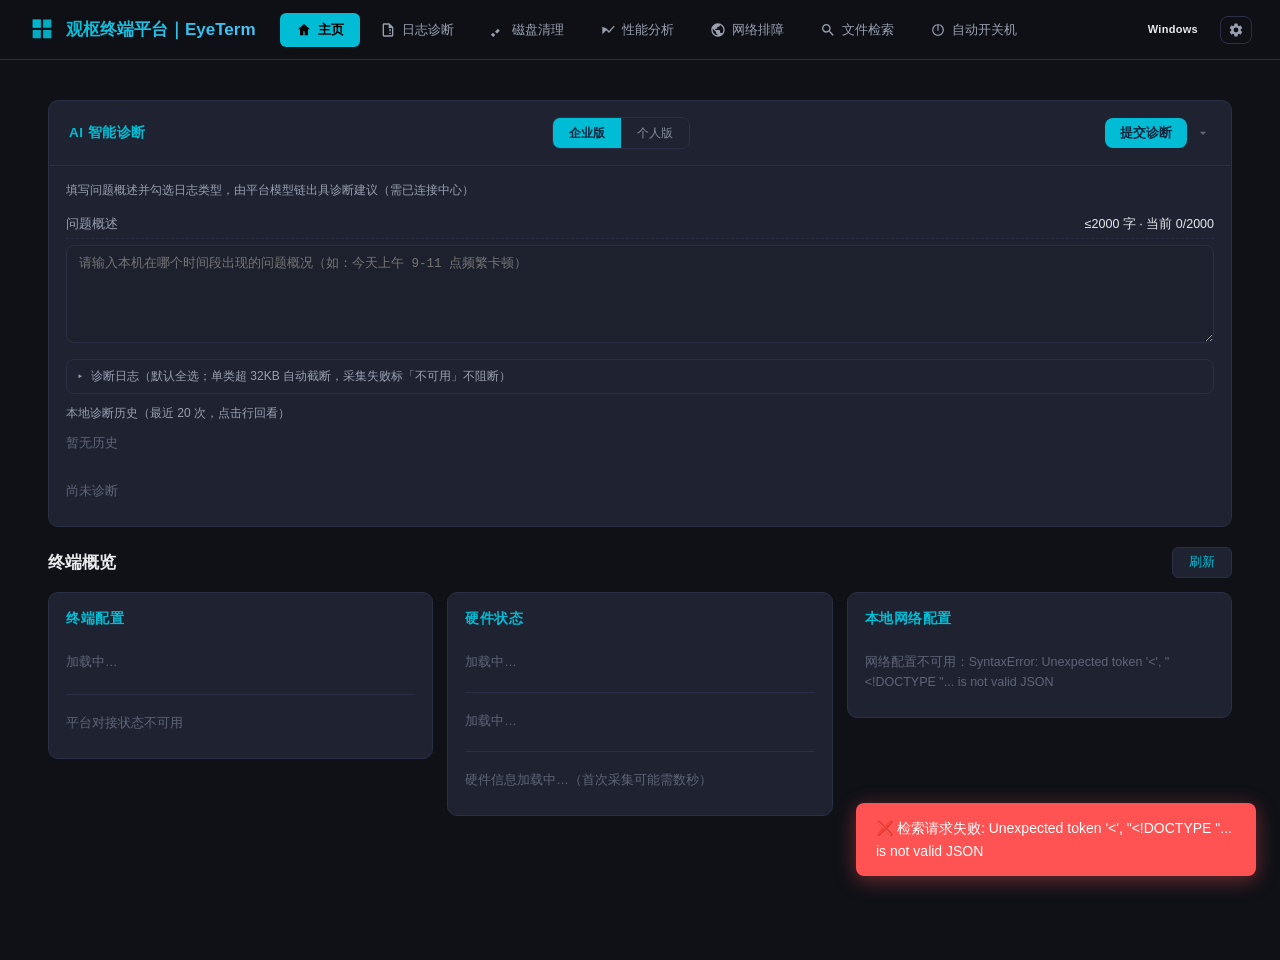
==== commit 17f506c0: "feat: 终端自动开关机 P0 统筹入库（自动开关机菜单+快照引擎+SPEC v1.0（M720t 实测修正周期策略）+agent 定义+服务端 SRV-080/081 与 BRG-064/065 " ====
--- a/web/index.html
+++ b/web/index.html
@@ -45,6 +45,10 @@
             <button class="nav-tab" id="nav-desktoppolicy" data-tab="desktoppolicy" onclick="switchTab('desktoppolicy')" style="display:none;">
                 <svg viewBox="0 0 24 24" width="16" height="16"><path d="M12 7a5 5 0 0 1 5 5h-2a3 3 0 0 0-3-3V7zm0-4a9 9 0 0 1 9 9h-2a7 7 0 0 0-7-7V3zm-1.5 11.5L7 11l-1.5 1.5 5 5L19 9l-1.5-1.5-7 7z" fill="currentColor" opacity=".9"/></svg>
                 锁屏及壁纸管理
+            </button>
+            <button class="nav-tab" data-tab="powercontrol" onclick="switchTab('powercontrol')">
+                <svg viewBox="0 0 24 24" width="16" height="16"><path d="M13 3h-2v10h2V3zm4.83 2.17l-1.42 1.42A6.99 6.99 0 0 1 19 12a7 7 0 1 1-7-7c1.93 0 3.68.78 4.95 2.05l1.42-1.42A8.94 8.94 0 0 0 12 3a9 9 0 1 0 9 9c0-2.63-1.13-5-2.93-6.66l-.24.83z" fill="currentColor" opacity=".9"/></svg>
+                自动开关机
             </button>
         </div>
         <div class="nav-actions">
@@ -1246,6 +1250,63 @@
                 </div>
             </div>
         </div>
+
+        <!-- ==================== 自动开关机 ==================== -->
+        <div id="tab-powercontrol" class="tab-content">
+            <div class="page-header">
+                <h2>自动开关机</h2>
+                <p class="page-subtitle">查看这台电脑的定时开机与关机配置状态（本页仅读取，不会改动设置）</p>
+            </div>
+
+            <div class="nd-statusbar">
+                <b>本机快照</b>
+                <span class="nd-badge nd-muted" id="pcMachineBadge">—</span>
+                <span class="nd-badge nd-warn" id="pcCapBadge">检测中</span>
+                <span class="nd-hint">采集时间：<span id="pcCollectTime">—</span></span>
+                <span class="nd-hint">平台存档：<span id="pcReportState">—</span></span>
+                <button class="nd-btn primary" id="pcBtnRefresh" onclick="pcLoadSnapshot()">刷新快照</button>
+            </div>
+            <div class="nd-hint pc-err" id="pcErr" style="margin:-6px 0 10px 4px; min-height:16px; color:#ef9a9a"></div>
+
+            <div class="section-card nd-styled" data-collapse>
+                <div class="card-header"><h3>BIOS 定时开机</h3></div>
+                <div class="card-body" id="pcBiosBody">
+                    <div class="nd-empty">正在读取本机配置…</div>
+                </div>
+            </div>
+
+            <div class="section-card nd-styled" data-collapse>
+                <div class="card-header"><h3>唤醒定时器</h3></div>
+                <div class="card-body" id="pcWakeBody">
+                    <div class="nd-empty">正在读取本机配置…</div>
+                </div>
+            </div>
+
+            <div class="section-card nd-styled" data-collapse>
+                <div class="card-header"><h3>关机计划任务</h3></div>
+                <div class="card-body" id="pcTasksBody">
+                    <div class="nd-empty">正在读取本机配置…</div>
+                </div>
+            </div>
+
+            <div class="section-card nd-styled" data-collapse>
+                <div class="card-header"><h3>快速启动</h3></div>
+                <div class="card-body" id="pcFastBody">
+                    <div class="nd-empty">正在读取本机配置…</div>
+                </div>
+            </div>
+
+            <div class="section-card nd-styled" data-collapse>
+                <div class="card-header"><h3>平台存档</h3></div>
+                <div class="card-body">
+                    <div class="nd-summary">打开本页会自动定期同步快照到平台；也可手动立即上报（需已接入中心平台）。</div>
+                    <div style="display:flex; gap:10px; flex-wrap:wrap; align-items:center">
+                        <button class="nd-btn" id="pcBtnReport" onclick="pcReportNow()">上报平台</button>
+                        <span class="nd-hint" id="pcReportTip"></span>
+                    </div>
+                </div>
+            </div>
+        </div>
     </main>
     <script src="app.js"></script>
     <script src="filesearch.js"></script>
@@ -1256,13 +1317,14 @@
     <script src="perf.js"></script>
     <script src="netdoctor.js"></script>
     <script src="desktoppolicy.js"></script>
+    <script src="powercontrol.js"></script>
     <script>
     /* 首帧资源丢失自愈（pywebview 内置 HTTP 服务首帧并发竞态，disk-cleaner ADR-016）：
        任一模块 init 函数缺失说明其 js 整文件未加载（加载层丢请求，非代码缺陷），
        自动重载一次即可恢复；最多重试 2 次，成功加载后计数归零。 */
     (function () {
         var INITS = ["initHomeTab", "initLogInspectorTab", "initDiskTab",
-                     "initPerfTab", "initNetDoctorTab"];
+                     "initPerfTab", "initNetDoctorTab", "initPowerControlTab"];
         function __selfHeal() {
             var missing = [];
             for (var i = 0; i < INITS.length; i++) {
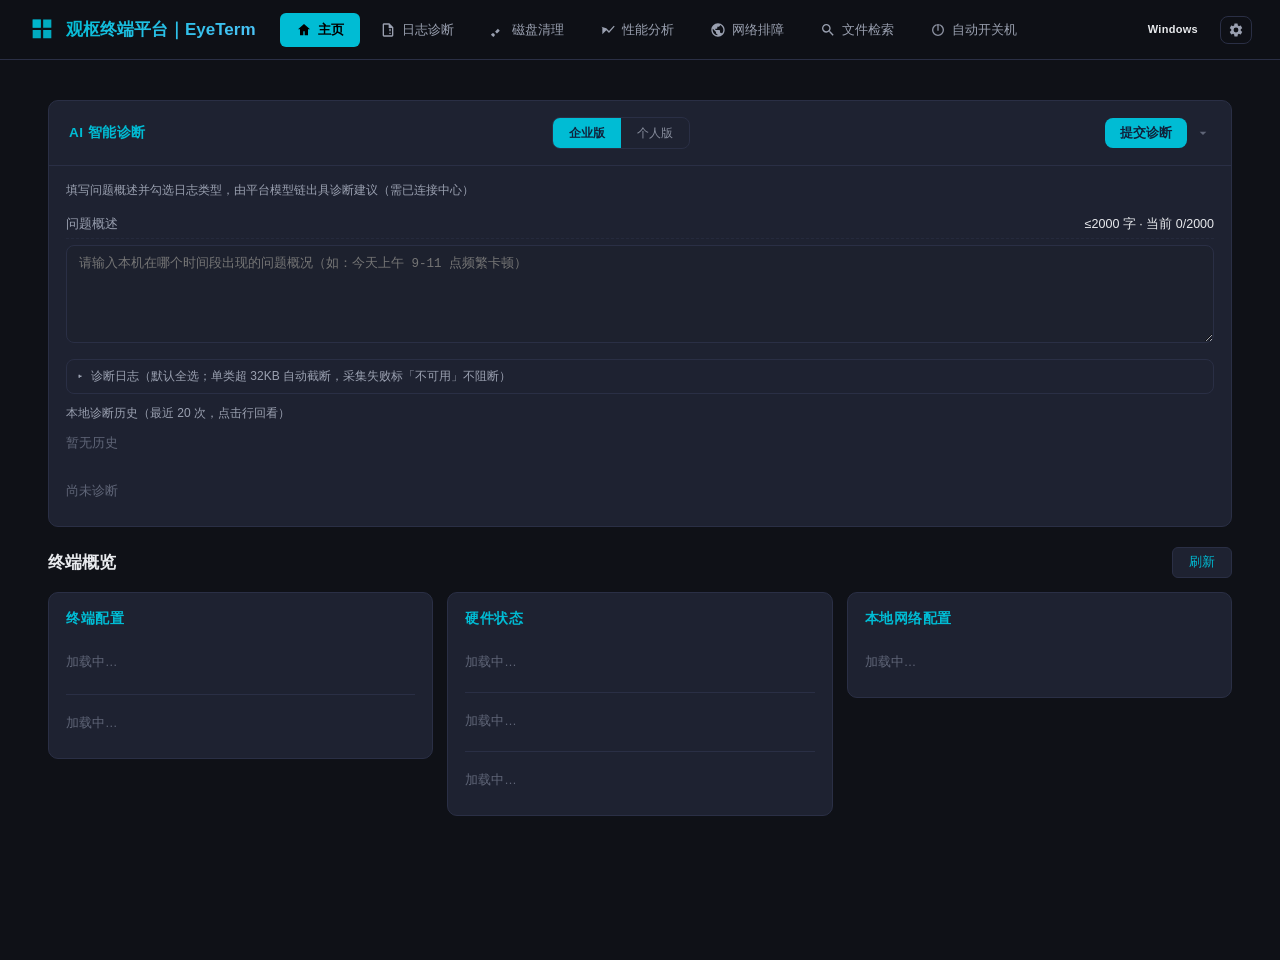
==== commit a099448b: "feat: power-control P1 统筹入库（BIOS 写入/一键还原/定时关机任务/提权 worker/下发执行器/asset schema v2/平台存档状态）+ app.js apiF" ====
--- a/web/index.html
+++ b/web/index.html
@@ -1253,9 +1253,16 @@
 
         <!-- ==================== 自动开关机 ==================== -->
         <div id="tab-powercontrol" class="tab-content">
+            <style>
+                /* powercontrol 模块样式（对齐 netdoctor 模块模式：仅本 section，不改 style.css） */
+                .pc-form-row { display: flex; align-items: center; gap: 8px; padding: 4px 0; flex-wrap: wrap; }
+                .pc-form-label { color: var(--text-secondary, #8a93a5); font-size: 12.5px; min-width: 64px; flex-shrink: 0; }
+                #pcBootTime, #pcSdTime { width: 92px; text-align: center; }
+                #pcBootDate, #pcSdDate { width: 130px; }
+            </style>
             <div class="page-header">
                 <h2>自动开关机</h2>
-                <p class="page-subtitle">查看这台电脑的定时开机与关机配置状态（本页仅读取，不会改动设置）</p>
+                <p class="page-subtitle">查看并设置这台电脑的定时开机与定时关机</p>
             </div>
 
             <div class="nd-statusbar">
@@ -1266,6 +1273,7 @@
                 <span class="nd-hint">平台存档：<span id="pcReportState">—</span></span>
                 <button class="nd-btn primary" id="pcBtnRefresh" onclick="pcLoadSnapshot()">刷新快照</button>
             </div>
+            <div class="nd-hint" id="pcPolicyLine" style="display:none; margin:-2px 0 8px 4px"></div>
             <div class="nd-hint pc-err" id="pcErr" style="margin:-6px 0 10px 4px; min-height:16px; color:#ef9a9a"></div>
 
             <div class="section-card nd-styled" data-collapse>
@@ -1275,6 +1283,32 @@
                 </div>
             </div>
 
+            <div class="section-card nd-styled" data-collapse id="pcBiosCfgCard" style="display:none">
+                <div class="card-header"><h3>定时开机配置</h3></div>
+                <div class="card-body">
+                    <div class="pc-form-row">
+                        <span class="pc-form-label">开机时刻</span>
+                        <input class="nd-input" id="pcBootTime" placeholder="如 08:00" maxlength="5" autocomplete="off">
+                    </div>
+                    <div class="pc-form-row">
+                        <span class="pc-form-label">重复周期</span>
+                        <select class="nd-select" id="pcBootMode" onchange="pcOnBootModeChange()">
+                            <option value="daily">每天</option>
+                            <option value="workday">工作日（周一至周五）</option>
+                            <option value="single">指定日期（单次）</option>
+                            <option value="off">停用定时开机</option>
+                        </select>
+                        <input class="nd-input" id="pcBootDate" placeholder="如 12/31/2026" style="display:none" autocomplete="off">
+                    </div>
+                    <div style="display:flex;gap:10px;flex-wrap:wrap;align-items:center;margin-top:10px">
+                        <button class="nd-btn primary" id="pcBtnBiosApply" onclick="pcApplyBios()">应用</button>
+                        <button class="nd-btn" id="pcBtnBiosRestore" onclick="pcRestoreBios()">还原原值</button>
+                        <span class="nd-hint" id="pcBiosTip"></span>
+                    </div>
+                    <div class="nd-hint" style="margin-top:8px">应用前会自动备份当前配置（本机与平台双存档），并弹出系统授权确认；修改立即生效。本机设置与平台下发后到者生效。</div>
+                </div>
+            </div>
+
             <div class="section-card nd-styled" data-collapse>
                 <div class="card-header"><h3>唤醒定时器</h3></div>
                 <div class="card-body" id="pcWakeBody">
@@ -1293,6 +1327,36 @@
                 <div class="card-header"><h3>快速启动</h3></div>
                 <div class="card-body" id="pcFastBody">
                     <div class="nd-empty">正在读取本机配置…</div>
+                </div>
+            </div>
+
+            <div class="section-card nd-styled" data-collapse id="pcShutdownCard">
+                <div class="card-header"><h3>定时关机</h3></div>
+                <div class="card-body">
+                    <div class="hm-row" style="margin-bottom:6px">
+                        <span class="hm-row-label">平台管理任务</span>
+                        <span class="hm-row-value" id="pcSdCurrent">—</span>
+                    </div>
+                    <div class="pc-form-row">
+                        <span class="pc-form-label">关机时刻</span>
+                        <input class="nd-input" id="pcSdTime" placeholder="如 22:00" maxlength="5" autocomplete="off">
+                    </div>
+                    <div class="pc-form-row">
+                        <span class="pc-form-label">重复周期</span>
+                        <select class="nd-select" id="pcSdMode" onchange="pcOnSdModeChange()">
+                            <option value="daily">每天</option>
+                            <option value="workday">工作日（周一至周五）</option>
+                            <option value="single">指定日期（单次）</option>
+                        </select>
+                        <input class="nd-input" id="pcSdDate" placeholder="如 12/31/2026" style="display:none" autocomplete="off">
+                    </div>
+                    <div style="display:flex;gap:10px;flex-wrap:wrap;align-items:center;margin-top:10px">
+                        <button class="nd-btn primary" id="pcBtnSdSave" onclick="pcSaveShutdown()">保存并启用</button>
+                        <button class="nd-btn" id="pcBtnSdToggle" onclick="pcToggleShutdown()">停用</button>
+                        <button class="nd-btn" id="pcBtnSdRemove" onclick="pcRemoveShutdown()">删除</button>
+                        <span class="nd-hint" id="pcSdTip"></span>
+                    </div>
+                    <div class="nd-hint" style="margin-top:8px">到点后系统将倒计时 60 秒执行关机（本版本暂无关机前提醒弹窗）。当前任务状态见上方「关机计划任务」卡。</div>
                 </div>
             </div>
 
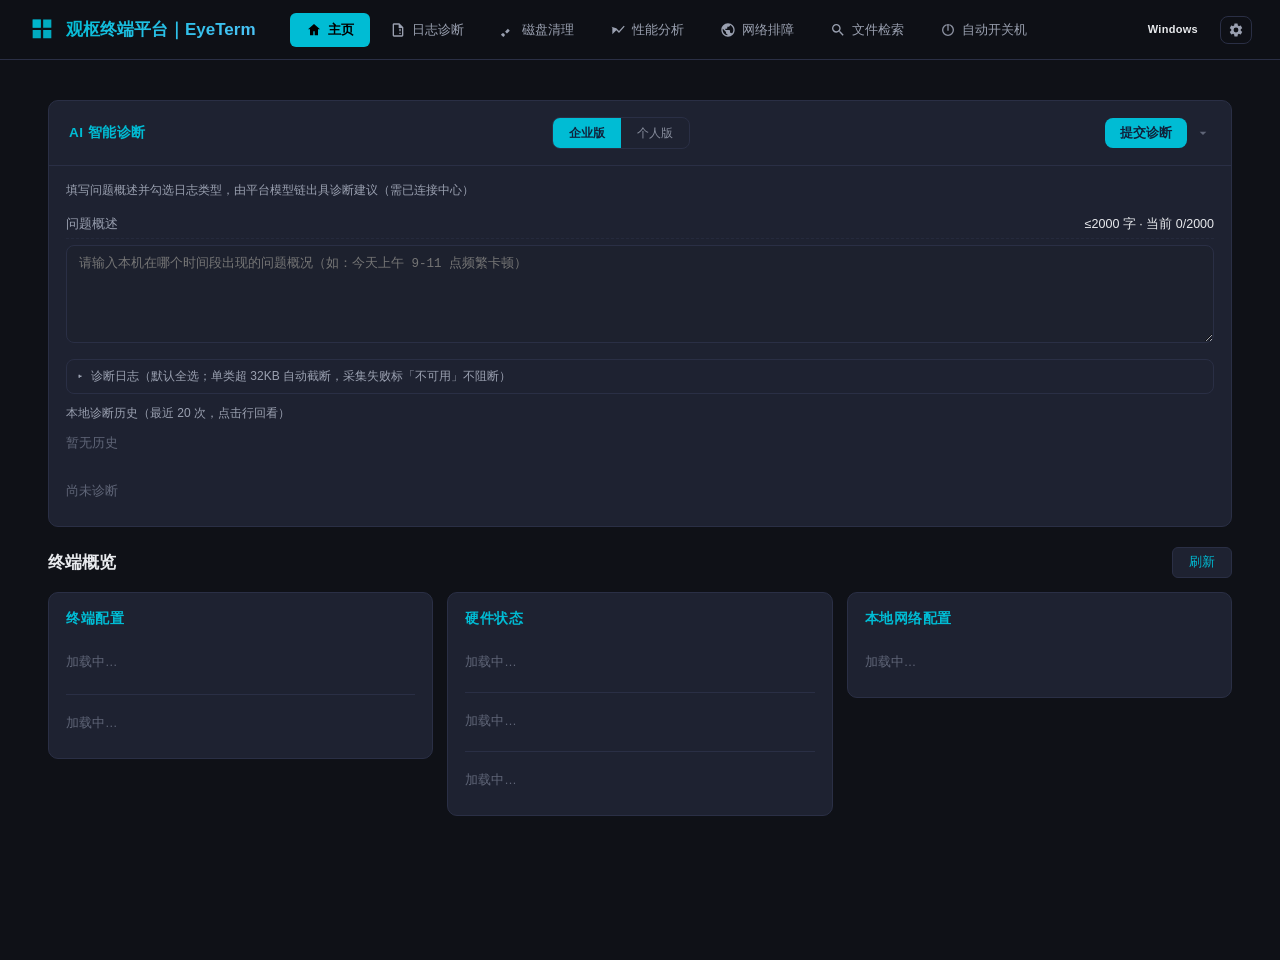
==== commit 9b5b5dfc: "chore(release): 4.1.3 版本 bump——BIOS 写入链接口回退（M720t 新一代 WMI 实例级）+ uplink 缺陷 B/C/F 修复 + navbar 版本号显示（ve" ====
--- a/web/index.html
+++ b/web/index.html
@@ -8,6 +8,14 @@
     <script src="vendor/chart.umd.min.js"></script>
 </head>
 <body>
+    <!-- 自动更新提示条（三大改造③，appui.js 控制；30s 轮询 /api/app/update-status） -->
+    <div id="ubBanner" style="display:none; position:fixed; top:0; left:0; right:0; z-index:1200; align-items:center; gap:12px; padding:10px 18px; background:rgba(255,183,77,.12); border-bottom:1px solid rgba(255,183,77,.45); color:#ffd54f; font-size:12.5px; flex-wrap:wrap;">
+        <b>发现新版本 <span id="ubVer">—</span></b>
+        <span>建议更新到最新版（更新过程中会自动完成安装与重启）。</span>
+        <button class="btn btn-primary" id="ubApplyBtn" onclick="ubApplyNow()">立即更新</button>
+        <button class="btn" onclick="ubDismiss()">稍后</button>
+        <span class="nd-hint" id="ubTip"></span>
+    </div>
     <!-- 顶部导航 -->
     <nav class="navbar">
         <div class="nav-brand">
@@ -16,6 +24,7 @@
                 <path d="M4 3h7v7H4V3z" fill="currentColor" opacity="0.6"/>
             </svg>
             <span class="nav-title">观枢终端平台｜EyeTerm</span>
+            <span class="nav-ver" id="navVer" title="客户端版本"></span>
         </div>
         <div class="nav-tabs">
             <button class="nav-tab active" data-tab="home" onclick="switchTab('home')">
@@ -1088,6 +1097,18 @@
                         <button class="btn btn-primary" id="perfSaveAppConfigBtn" onclick="saveTempsInterval()">保存</button>
                     </div>
                 </div>
+                <!-- 客户端（三大改造②：开机自启；托盘常驻说明） -->
+                <div class="settings-card" id="settingsCardApp">
+                    <div class="settings-card-head">
+                        <h4 class="settings-card-title">客户端</h4>
+                        <span class="nd-badge nd-muted" id="acAutostartBadge">读取中…</span>
+                    </div>
+                    <p class="settings-card-desc">开机自动启动 EyeTerm（托盘常驻；关闭窗口仅收纳到托盘，托盘菜单可退出）。</p>
+                    <div class="settings-row">
+                        <button class="btn" id="acAutostartBtn" onclick="acToggleAutostart()">开启/关闭自启</button>
+                        <span class="settings-label" id="acAutostartTip"></span>
+                    </div>
+                </div>
                 <!-- 网络排障（net-doctor：渲染于 web/netdoctor.js ndRenderSettings） -->
                 <div class="settings-card" id="ndSettingsHost"></div>
             </div>
@@ -1259,6 +1280,7 @@
                 .pc-form-label { color: var(--text-secondary, #8a93a5); font-size: 12.5px; min-width: 64px; flex-shrink: 0; }
                 #pcBootTime, #pcSdTime { width: 92px; text-align: center; }
                 #pcBootDate, #pcSdDate { width: 130px; }
+                #tab-powercontrol input[type="time"], #tab-powercontrol input[type="date"] { color-scheme: dark; }
             </style>
             <div class="page-header">
                 <h2>自动开关机</h2>
@@ -1269,6 +1291,7 @@
                 <b>本机快照</b>
                 <span class="nd-badge nd-muted" id="pcMachineBadge">—</span>
                 <span class="nd-badge nd-warn" id="pcCapBadge">检测中</span>
+                <span class="nd-badge nd-warn" id="pcWriteBadge" style="display:none">写入：—</span>
                 <span class="nd-hint">采集时间：<span id="pcCollectTime">—</span></span>
                 <span class="nd-hint">平台存档：<span id="pcReportState">—</span></span>
                 <button class="nd-btn primary" id="pcBtnRefresh" onclick="pcLoadSnapshot()">刷新快照</button>
@@ -1287,46 +1310,41 @@
                 <div class="card-header"><h3>定时开机配置</h3></div>
                 <div class="card-body">
                     <div class="pc-form-row">
-                        <span class="pc-form-label">开机时刻</span>
-                        <input class="nd-input" id="pcBootTime" placeholder="如 08:00" maxlength="5" autocomplete="off">
-                    </div>
-                    <div class="pc-form-row">
                         <span class="pc-form-label">重复周期</span>
                         <select class="nd-select" id="pcBootMode" onchange="pcOnBootModeChange()">
+                            <option value="">请选择…</option>
                             <option value="daily">每天</option>
-                            <option value="workday">工作日（周一至周五）</option>
+                            <option value="weekly">每周（勾选星期）</option>
                             <option value="single">指定日期（单次）</option>
                             <option value="off">停用定时开机</option>
                         </select>
-                        <input class="nd-input" id="pcBootDate" placeholder="如 12/31/2026" style="display:none" autocomplete="off">
+                    </div>
+                    <div class="pc-form-row" id="pcBootTimeRow" style="display:none">
+                        <span class="pc-form-label">开机时刻</span>
+                        <input class="nd-input" type="time" id="pcBootTime" autocomplete="off">
+                    </div>
+                    <div class="pc-form-row" id="pcBootDateRow" style="display:none">
+                        <span class="pc-form-label">指定日期</span>
+                        <input class="nd-input" type="date" id="pcBootDate" autocomplete="off">
+                    </div>
+                    <div class="pc-form-row" id="pcWeekdaysRow" style="display:none">
+                        <span class="pc-form-label">重复在</span>
+                        <span style="display:flex;gap:8px;flex-wrap:wrap;font-size:12px">
+                            <label><input type="checkbox" class="pc-wd" value="Monday">周一</label>
+                            <label><input type="checkbox" class="pc-wd" value="Tuesday">周二</label>
+                            <label><input type="checkbox" class="pc-wd" value="Wednesday">周三</label>
+                            <label><input type="checkbox" class="pc-wd" value="Thursday">周四</label>
+                            <label><input type="checkbox" class="pc-wd" value="Friday">周五</label>
+                            <label><input type="checkbox" class="pc-wd" value="Saturday">周六</label>
+                            <label><input type="checkbox" class="pc-wd" value="Sunday">周日</label>
+                        </span>
                     </div>
                     <div style="display:flex;gap:10px;flex-wrap:wrap;align-items:center;margin-top:10px">
                         <button class="nd-btn primary" id="pcBtnBiosApply" onclick="pcApplyBios()">应用</button>
                         <button class="nd-btn" id="pcBtnBiosRestore" onclick="pcRestoreBios()">还原原值</button>
                         <span class="nd-hint" id="pcBiosTip"></span>
                     </div>
-                    <div class="nd-hint" style="margin-top:8px">应用前会自动备份当前配置（本机与平台双存档），并弹出系统授权确认；修改立即生效。本机设置与平台下发后到者生效。</div>
-                </div>
-            </div>
-
-            <div class="section-card nd-styled" data-collapse>
-                <div class="card-header"><h3>唤醒定时器</h3></div>
-                <div class="card-body" id="pcWakeBody">
-                    <div class="nd-empty">正在读取本机配置…</div>
-                </div>
-            </div>
-
-            <div class="section-card nd-styled" data-collapse>
-                <div class="card-header"><h3>关机计划任务</h3></div>
-                <div class="card-body" id="pcTasksBody">
-                    <div class="nd-empty">正在读取本机配置…</div>
-                </div>
-            </div>
-
-            <div class="section-card nd-styled" data-collapse>
-                <div class="card-header"><h3>快速启动</h3></div>
-                <div class="card-body" id="pcFastBody">
-                    <div class="nd-empty">正在读取本机配置…</div>
+                    <div class="nd-hint" style="margin-top:8px">打开本页自动回填当前 BIOS 设置；应用前会自动备份当前配置（本机与平台双存档）并弹出系统授权确认，修改立即生效。本机设置与平台下发后到者生效。</div>
                 </div>
             </div>
 
@@ -1337,26 +1355,32 @@
                         <span class="hm-row-label">平台管理任务</span>
                         <span class="hm-row-value" id="pcSdCurrent">—</span>
                     </div>
-                    <div class="pc-form-row">
-                        <span class="pc-form-label">关机时刻</span>
-                        <input class="nd-input" id="pcSdTime" placeholder="如 22:00" maxlength="5" autocomplete="off">
-                    </div>
-                    <div class="pc-form-row">
-                        <span class="pc-form-label">重复周期</span>
-                        <select class="nd-select" id="pcSdMode" onchange="pcOnSdModeChange()">
-                            <option value="daily">每天</option>
-                            <option value="workday">工作日（周一至周五）</option>
-                            <option value="single">指定日期（单次）</option>
-                        </select>
-                        <input class="nd-input" id="pcSdDate" placeholder="如 12/31/2026" style="display:none" autocomplete="off">
-                    </div>
+                <div class="pc-form-row">
+                    <span class="pc-form-label">关机时刻</span>
+                    <input class="nd-input" type="time" id="pcSdTime" autocomplete="off">
+                </div>
+                <div class="pc-form-row">
+                    <span class="pc-form-label">重复周期</span>
+                    <select class="nd-select" id="pcSdMode" onchange="pcOnSdModeChange()">
+                        <option value="daily">每天</option>
+                        <option value="workday">工作日（周一至周五）</option>
+                        <option value="single">指定日期（单次）</option>
+                    </select>
+                    <input class="nd-input" type="date" id="pcSdDate" style="display:none" autocomplete="off">
+                </div>
                     <div style="display:flex;gap:10px;flex-wrap:wrap;align-items:center;margin-top:10px">
                         <button class="nd-btn primary" id="pcBtnSdSave" onclick="pcSaveShutdown()">保存并启用</button>
                         <button class="nd-btn" id="pcBtnSdToggle" onclick="pcToggleShutdown()">停用</button>
                         <button class="nd-btn" id="pcBtnSdRemove" onclick="pcRemoveShutdown()">删除</button>
                         <span class="nd-hint" id="pcSdTip"></span>
                     </div>
-                    <div class="nd-hint" style="margin-top:8px">到点后系统将倒计时 60 秒执行关机（本版本暂无关机前提醒弹窗）。当前任务状态见上方「关机计划任务」卡。</div>
+                    <div class="pc-form-row" style="margin-top:12px">
+                        <span class="pc-form-label">当前关机任务</span>
+                    </div>
+                    <div id="pcSdTasksBody">
+                        <div class="nd-empty">正在读取本机配置…</div>
+                    </div>
+                    <div class="nd-hint" style="margin-top:8px">到点后系统将倒计时 60 秒执行关机（本版本暂无关机前提醒弹窗）。</div>
                 </div>
             </div>
 
@@ -1382,13 +1406,15 @@
     <script src="netdoctor.js"></script>
     <script src="desktoppolicy.js"></script>
     <script src="powercontrol.js"></script>
+    <script src="appui.js"></script>
     <script>
     /* 首帧资源丢失自愈（pywebview 内置 HTTP 服务首帧并发竞态，disk-cleaner ADR-016）：
        任一模块 init 函数缺失说明其 js 整文件未加载（加载层丢请求，非代码缺陷），
        自动重载一次即可恢复；最多重试 2 次，成功加载后计数归零。 */
     (function () {
         var INITS = ["initHomeTab", "initLogInspectorTab", "initDiskTab",
-                     "initPerfTab", "initNetDoctorTab", "initPowerControlTab"];
+                     "initPerfTab", "initNetDoctorTab", "initPowerControlTab",
+                     "initAppUi"];
         function __selfHeal() {
             var missing = [];
             for (var i = 0; i < INITS.length; i++) {
--- a/web/style.css
+++ b/web/style.css
@@ -103,6 +103,15 @@
 /* --- 导航条窄视口降级（STYLE.md §9 宽度自适应）---
    页签不换行不挤压（flex-shrink:0 + nowrap），容器内滚动兜底；
    ≤1240px 收紧间距并隐藏标题文字，保证 1080px 视口单行完整放下。 */
+.nav-ver {
+    font-size: 11px;
+    font-weight: 600;
+    color: var(--text-secondary);
+    white-space: nowrap;
+    align-self: center;
+    margin-top: 2px;
+}
+
 .nav-tabs { min-width: 0; overflow-x: auto; overflow-y: hidden; }
 .nav-tab { flex-shrink: 0; white-space: nowrap; }
 
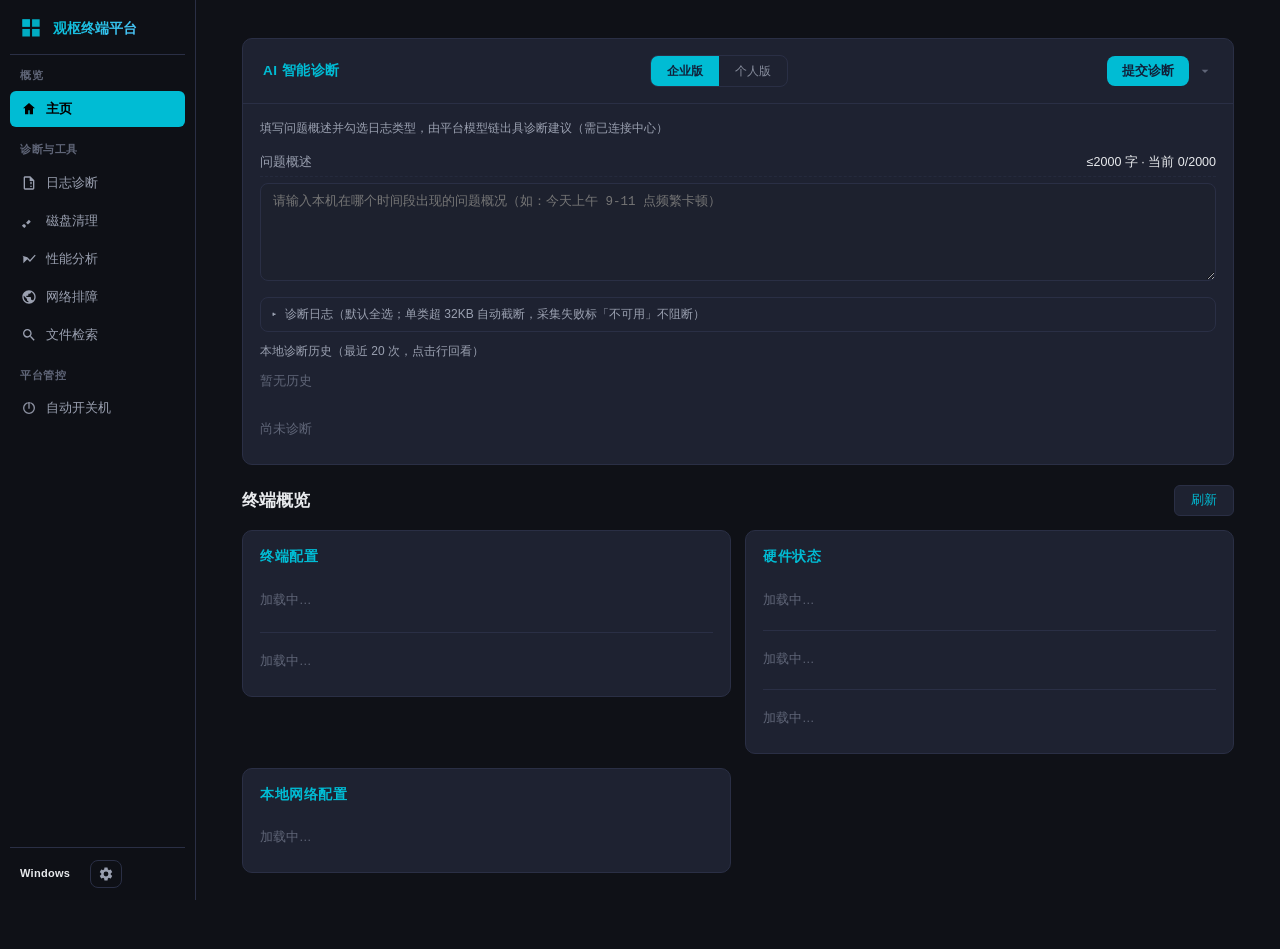
==== commit 91e9aaad: "feat(client): 左侧导航改版（顶部横向 → 左侧边栏 + 语义分组）+ 同步子仓指针 动机：横向导航可用宽度固定，而功能数持续增长——7 个一级菜单已在 1380px 窗体下挤满（截图实况" ====
--- a/web/index.html
+++ b/web/index.html
@@ -17,21 +17,31 @@
         <span class="nd-hint" id="ubTip"></span>
     </div>
     <!-- 顶部导航 -->
-    <nav class="navbar">
-        <div class="nav-brand">
-            <svg class="nav-logo" viewBox="0 0 24 24" width="28" height="28">
+    <!-- 左侧导航（2026-09-19 改版）：顶部横向 → 左侧边栏 + 语义分组。
+         动机：横向导航可用宽度固定，而功能数持续增长——7 个一级菜单已在 1380px
+         窗体下挤满（截图实况）。侧边栏纵向空间充裕，加功能零成本，窄窗自动折叠
+         为图标条（见 style.css）。
+         注意：.nav-tab / [data-tab] / #nav-desktoppolicy / #navVer / #modeBadge
+         被 app.js 依赖，本次仅重排容器，这些锚点一律保留。 -->
+    <nav class="navbar sidebar" id="appSidebar">
+        <div class="side-brand">
+            <svg class="nav-logo" viewBox="0 0 24 24" width="26" height="26">
                 <path d="M4 3h7v7H4V3zm9 0h7v7h-7V3zM4 12h7v7H4v-7zm9 0h7v7h-7v-7z" fill="currentColor" opacity="0.9"/>
                 <path d="M4 3h7v7H4V3z" fill="currentColor" opacity="0.6"/>
             </svg>
-            <span class="nav-title">观枢终端平台｜EyeTerm</span>
-            <span class="nav-ver" id="navVer" title="客户端版本"></span>
+            <div class="side-brand-text">
+                <span class="nav-title">观枢终端平台</span>
+                <span class="nav-ver" id="navVer" title="客户端版本"></span>
+            </div>
         </div>
-        <div class="nav-tabs">
-            <button class="nav-tab active" data-tab="home" onclick="switchTab('home')">
+        <div class="side-menu">
+            <div class="side-group-label">概览</div>
+            <button class="nav-tab active" data-tab="home" onclick="switchTab('home')" title="主页">
                 <svg viewBox="0 0 24 24" width="16" height="16"><path d="M12 3l9 8h-3v9h-5v-6h-2v6H6v-9H3l9-8z" fill="currentColor"/></svg>
                 主页
             </button>
-            <button class="nav-tab" data-tab="loginspector" onclick="switchTab('loginspector')">
+            <div class="side-group-label">诊断与工具</div>
+            <button class="nav-tab" data-tab="loginspector" onclick="switchTab('loginspector')" title="日志诊断">
                 <svg viewBox="0 0 24 24" width="16" height="16"><path d="M14 2H6c-1.1 0-2 .9-2 2v16c0 1.1.9 2 2 2h12c1.1 0 2-.9 2-2V8l-6-6zM6 20V4h7v5h5v11H6zm8-2h2v-2h-2v2zm0-4h2v-4h-2v4z" fill="currentColor"/></svg>
                 日志诊断
             </button>
@@ -51,7 +61,8 @@
                 <svg viewBox="0 0 24 24" width="16" height="16"><path d="M15.5 14h-.79l-.28-.27A6.471 6.471 0 0 0 16 9.5 6.5 6.5 0 1 0 9.5 16c1.61 0 3.09-.59 4.23-1.57l.27.28v.79l5 4.99L20.49 19l-4.99-5zm-6 0C7.01 14 5 11.99 5 9.5S7.01 5 9.5 5 14 7.01 14 9.5 11.99 14 9.5 14z" fill="currentColor"/></svg>
                 文件检索
             </button>
-            <button class="nav-tab" id="nav-desktoppolicy" data-tab="desktoppolicy" onclick="switchTab('desktoppolicy')" style="display:none;">
+            <div class="side-group-label">平台管控</div>
+            <button class="nav-tab" id="nav-desktoppolicy" data-tab="desktoppolicy" onclick="switchTab('desktoppolicy')" style="display:none;" title="锁屏及壁纸管理">
                 <svg viewBox="0 0 24 24" width="16" height="16"><path d="M12 7a5 5 0 0 1 5 5h-2a3 3 0 0 0-3-3V7zm0-4a9 9 0 0 1 9 9h-2a7 7 0 0 0-7-7V3zm-1.5 11.5L7 11l-1.5 1.5 5 5L19 9l-1.5-1.5-7 7z" fill="currentColor" opacity=".9"/></svg>
                 锁屏及壁纸管理
             </button>
@@ -60,7 +71,7 @@
                 自动开关机
             </button>
         </div>
-        <div class="nav-actions">
+        <div class="nav-actions side-foot">
             <span class="mode-badge" id="modeBadge" title="终端类型：Windows（点击查看本机基础信息）" onclick="liShowSystemPanel()">Windows</span>
             <button class="settings-btn" id="appSettingsBtn" title="设置" onclick="openAppSettings()">
                 <svg viewBox="0 0 24 24" width="16" height="16"><path d="M19.14 12.94c.04-.3.06-.61.06-.94 0-.32-.02-.64-.07-.94l2.03-1.58a.49.49 0 0 0 .12-.61l-1.92-3.32a.488.488 0 0 0-.59-.22l-2.39.96c-.5-.38-1.03-.7-1.62-.94l-.36-2.54a.484.484 0 0 0-.48-.41h-3.84c-.24 0-.43.17-.47.41l-.36 2.54c-.59.24-1.13.57-1.62.94l-2.39-.96c-.22-.08-.47 0-.59.22L2.74 8.87c-.12.21-.08.47.12.61l2.03 1.58c-.05.3-.09.63-.09.94s.02.64.07.94l-2.03 1.58a.49.49 0 0 0-.12.61l1.92 3.32c.12.22.37.29.59.22l2.39-.96c.5.38 1.03.7 1.62.94l.36 2.54c.05.24.24.41.48.41h3.84c.24 0 .44-.17.47-.41l.36-2.54c.59-.24 1.13-.56 1.62-.94l2.39.96c.22.08.47 0 .59-.22l1.92-3.32c.12-.22.07-.47-.12-.61l-2.01-1.58zM12 15.6A3.6 3.6 0 1 1 12 8.4a3.6 3.6 0 0 1 0 7.2z" fill="currentColor"/></svg>
@@ -1278,8 +1289,8 @@
                 /* powercontrol 模块样式（对齐 netdoctor 模块模式：仅本 section，不改 style.css） */
                 .pc-form-row { display: flex; align-items: center; gap: 8px; padding: 4px 0; flex-wrap: wrap; }
                 .pc-form-label { color: var(--text-secondary, #8a93a5); font-size: 12.5px; min-width: 64px; flex-shrink: 0; }
-                #pcBootTime, #pcSdTime { width: 92px; text-align: center; }
-                #pcBootDate, #pcSdDate { width: 130px; }
+                #pcBootTime, #pcSdTime, #pcCenterTime { width: 92px; text-align: center; }
+                #pcBootDate, #pcSdDate, #pcCenterDate { width: 130px; }
                 #tab-powercontrol input[type="time"], #tab-powercontrol input[type="date"] { color-scheme: dark; }
             </style>
             <div class="page-header">
@@ -1293,7 +1304,6 @@
                 <span class="nd-badge nd-warn" id="pcCapBadge">检测中</span>
                 <span class="nd-badge nd-warn" id="pcWriteBadge" style="display:none">写入：—</span>
                 <span class="nd-hint">采集时间：<span id="pcCollectTime">—</span></span>
-                <span class="nd-hint">平台存档：<span id="pcReportState">—</span></span>
                 <button class="nd-btn primary" id="pcBtnRefresh" onclick="pcLoadSnapshot()">刷新快照</button>
             </div>
             <div class="nd-hint" id="pcPolicyLine" style="display:none; margin:-2px 0 8px 4px"></div>
@@ -1306,45 +1316,13 @@
                 </div>
             </div>
 
-            <div class="section-card nd-styled" data-collapse id="pcBiosCfgCard" style="display:none">
-                <div class="card-header"><h3>定时开机配置</h3></div>
-                <div class="card-body">
-                    <div class="pc-form-row">
-                        <span class="pc-form-label">重复周期</span>
-                        <select class="nd-select" id="pcBootMode" onchange="pcOnBootModeChange()">
-                            <option value="">请选择…</option>
-                            <option value="daily">每天</option>
-                            <option value="weekly">每周（勾选星期）</option>
-                            <option value="single">指定日期（单次）</option>
-                            <option value="off">停用定时开机</option>
-                        </select>
-                    </div>
-                    <div class="pc-form-row" id="pcBootTimeRow" style="display:none">
-                        <span class="pc-form-label">开机时刻</span>
-                        <input class="nd-input" type="time" id="pcBootTime" autocomplete="off">
-                    </div>
-                    <div class="pc-form-row" id="pcBootDateRow" style="display:none">
-                        <span class="pc-form-label">指定日期</span>
-                        <input class="nd-input" type="date" id="pcBootDate" autocomplete="off">
-                    </div>
-                    <div class="pc-form-row" id="pcWeekdaysRow" style="display:none">
-                        <span class="pc-form-label">重复在</span>
-                        <span style="display:flex;gap:8px;flex-wrap:wrap;font-size:12px">
-                            <label><input type="checkbox" class="pc-wd" value="Monday">周一</label>
-                            <label><input type="checkbox" class="pc-wd" value="Tuesday">周二</label>
-                            <label><input type="checkbox" class="pc-wd" value="Wednesday">周三</label>
-                            <label><input type="checkbox" class="pc-wd" value="Thursday">周四</label>
-                            <label><input type="checkbox" class="pc-wd" value="Friday">周五</label>
-                            <label><input type="checkbox" class="pc-wd" value="Saturday">周六</label>
-                            <label><input type="checkbox" class="pc-wd" value="Sunday">周日</label>
-                        </span>
-                    </div>
-                    <div style="display:flex;gap:10px;flex-wrap:wrap;align-items:center;margin-top:10px">
-                        <button class="nd-btn primary" id="pcBtnBiosApply" onclick="pcApplyBios()">应用</button>
-                        <button class="nd-btn" id="pcBtnBiosRestore" onclick="pcRestoreBios()">还原原值</button>
-                        <span class="nd-hint" id="pcBiosTip"></span>
-                    </div>
-                    <div class="nd-hint" style="margin-top:8px">打开本页自动回填当前 BIOS 设置；应用前会自动备份当前配置（本机与平台双存档）并弹出系统授权确认，修改立即生效。本机设置与平台下发后到者生效。</div>
+            <div class="section-card nd-styled" data-collapse id="pcCenterCard">
+                <div class="card-header"><h3>定时开机（中心任务）</h3>
+                    <span class="nd-badge nd-muted" id="pcCenterConnBadge" style="display:none">检测连接…</span>
+                    <button class="nd-btn" id="pcBtnCenterRefresh" onclick="pcLoadCenter()" style="margin-left:auto">刷新任务</button>
+                </div>
+                <div class="card-body" id="pcCenterBody">
+                    <div class="nd-empty">正在检查中心连接…</div>
                 </div>
             </div>
 
@@ -1381,17 +1359,6 @@
                         <div class="nd-empty">正在读取本机配置…</div>
                     </div>
                     <div class="nd-hint" style="margin-top:8px">到点后系统将倒计时 60 秒执行关机（本版本暂无关机前提醒弹窗）。</div>
-                </div>
-            </div>
-
-            <div class="section-card nd-styled" data-collapse>
-                <div class="card-header"><h3>平台存档</h3></div>
-                <div class="card-body">
-                    <div class="nd-summary">打开本页会自动定期同步快照到平台；也可手动立即上报（需已接入中心平台）。</div>
-                    <div style="display:flex; gap:10px; flex-wrap:wrap; align-items:center">
-                        <button class="nd-btn" id="pcBtnReport" onclick="pcReportNow()">上报平台</button>
-                        <span class="nd-hint" id="pcReportTip"></span>
-                    </div>
                 </div>
             </div>
         </div>
--- a/web/style.css
+++ b/web/style.css
@@ -37,51 +37,81 @@
     line-height: 1.6;
 }
 
-/* --- 顶部导航 --- */
-.navbar {
+/* --- 左侧导航（2026-09-19 改版：顶部横向 → 左侧边栏）---
+   动机：横向导航可用宽度固定，而功能数持续增长——7 个一级菜单已在 1380px
+   窗体下挤满。侧边栏纵向空间充裕，加功能零成本（新增菜单即插入一个按钮）。
+   窄窗（≤1120px）自动折叠为图标条（56px），主内容区随之左移（见文件末）。 */
+.navbar.sidebar {
     position: fixed;
-    top: 0; left: 0; right: 0;
+    top: 0; left: 0; bottom: 0;
+    width: 196px;
     z-index: 100;
     display: flex;
-    align-items: center;
-    gap: 24px;
-    padding: 0 28px;
-    height: 60px;
-    background: rgba(15,17,23,.85);
+    flex-direction: column;
+    gap: 8px;
+    padding: 12px 10px;
+    background: rgba(15,17,23,.92);
     backdrop-filter: blur(16px);
     -webkit-backdrop-filter: blur(16px);
+    border-right: 1px solid var(--border-color);
+}
+
+.side-brand {
+    display: flex;
+    align-items: center;
+    gap: 9px;
+    padding: 4px 8px 12px;
     border-bottom: 1px solid var(--border-color);
-}
-
-.nav-brand {
-    display: flex;
-    align-items: center;
-    gap: 10px;
     flex-shrink: 0;
 }
 
-.nav-logo { color: var(--accent-cyan); }
+.side-brand-text { display: flex; flex-direction: column; min-width: 0; }
+
+.nav-logo { color: var(--accent-cyan); flex-shrink: 0; }
 
 .nav-title {
-    font-size: 17px;
+    font-size: 13.5px;
     font-weight: 700;
+    line-height: 1.25;
     background: linear-gradient(135deg,var(--accent-cyan),var(--accent-blue));
     -webkit-background-clip: text;
     -webkit-text-fill-color: transparent;
     background-clip: text;
-}
-
-.nav-tabs {
-    display: flex;
-    gap: 4px;
+    white-space: nowrap;
+}
+
+.nav-ver {
+    font-size: 10.5px;
+    font-weight: 600;
+    color: var(--text-secondary);
+    white-space: nowrap;
+}
+
+.side-menu {
     flex: 1;
-}
+    min-height: 0;
+    overflow-y: auto;
+    overflow-x: hidden;
+    display: flex;
+    flex-direction: column;
+    gap: 2px;
+}
+
+.side-group-label {
+    font-size: 10.5px;
+    font-weight: 600;
+    letter-spacing: .6px;
+    color: var(--text-muted);
+    padding: 12px 10px 5px;
+}
+.side-menu > .side-group-label:first-child { padding-top: 4px; }
 
 .nav-tab {
     display: flex;
     align-items: center;
-    gap: 6px;
-    padding: 8px 16px;
+    gap: 9px;
+    width: 100%;
+    padding: 9px 11px;
     border: none;
     border-radius: var(--radius-sm);
     background: transparent;
@@ -90,8 +120,12 @@
     font-weight: 500;
     cursor: pointer;
     transition: var(--transition);
-}
-
+    text-align: left;
+    flex-shrink: 0;
+    white-space: nowrap;
+}
+
+.nav-tab svg { flex-shrink: 0; }
 .nav-tab:hover { background: var(--bg-hover); color: var(--text-primary); }
 
 .nav-tab.active {
@@ -100,32 +134,23 @@
     font-weight: 600;
 }
 
-/* --- 导航条窄视口降级（STYLE.md §9 宽度自适应）---
-   页签不换行不挤压（flex-shrink:0 + nowrap），容器内滚动兜底；
-   ≤1240px 收紧间距并隐藏标题文字，保证 1080px 视口单行完整放下。 */
-.nav-ver {
-    font-size: 11px;
-    font-weight: 600;
-    color: var(--text-secondary);
-    white-space: nowrap;
-    align-self: center;
-    margin-top: 2px;
-}
-
-.nav-tabs { min-width: 0; overflow-x: auto; overflow-y: hidden; }
-.nav-tab { flex-shrink: 0; white-space: nowrap; }
-
-@media (max-width: 1240px) {
-    .navbar { gap: 14px; padding: 0 16px; }
-    .nav-tab { padding: 8px 10px; }
-    .nav-title { display: none; }
-}
-
-.nav-actions {
-    display: flex;
-    align-items: center;
-    gap: 12px;
+.nav-actions.side-foot {
+    display: flex;
+    align-items: center;
+    gap: 10px;
+    padding-top: 12px;
+    border-top: 1px solid var(--border-color);
     flex-shrink: 0;
+}
+
+/* 窄窗折叠为图标条：隐藏标题/分组/文字，仅留图标（56px） */
+@media (max-width: 1120px) {
+    .navbar.sidebar { width: 56px; padding: 12px 6px; }
+    .side-brand { justify-content: center; padding: 4px 0 10px; }
+    .side-brand-text, .side-group-label { display: none; }
+    .nav-tab { justify-content: center; padding: 10px 0; font-size: 0; gap: 0; }
+    .nav-actions.side-foot { justify-content: center; }
+    .mode-badge { display: none; }
 }
 
 .log-select {
@@ -157,10 +182,14 @@
 
 .refresh-btn:hover { background: var(--bg-hover); color: var(--accent-cyan); border-color: var(--accent-cyan); }
 
-/* --- 主内容（宽度跟随窗体自适应） --- */
+/* --- 主内容（左侧让位给侧边栏；宽度跟随窗体自适应） --- */
 .main-content {
-    margin-top: 60px;
-    padding: 24px 28px 60px;
+    margin-left: 196px;
+    padding: 22px 26px 60px;
+}
+
+@media (max-width: 1120px) {
+    .main-content { margin-left: 56px; }
 }
 
 /* --- Tab 切换 --- */
